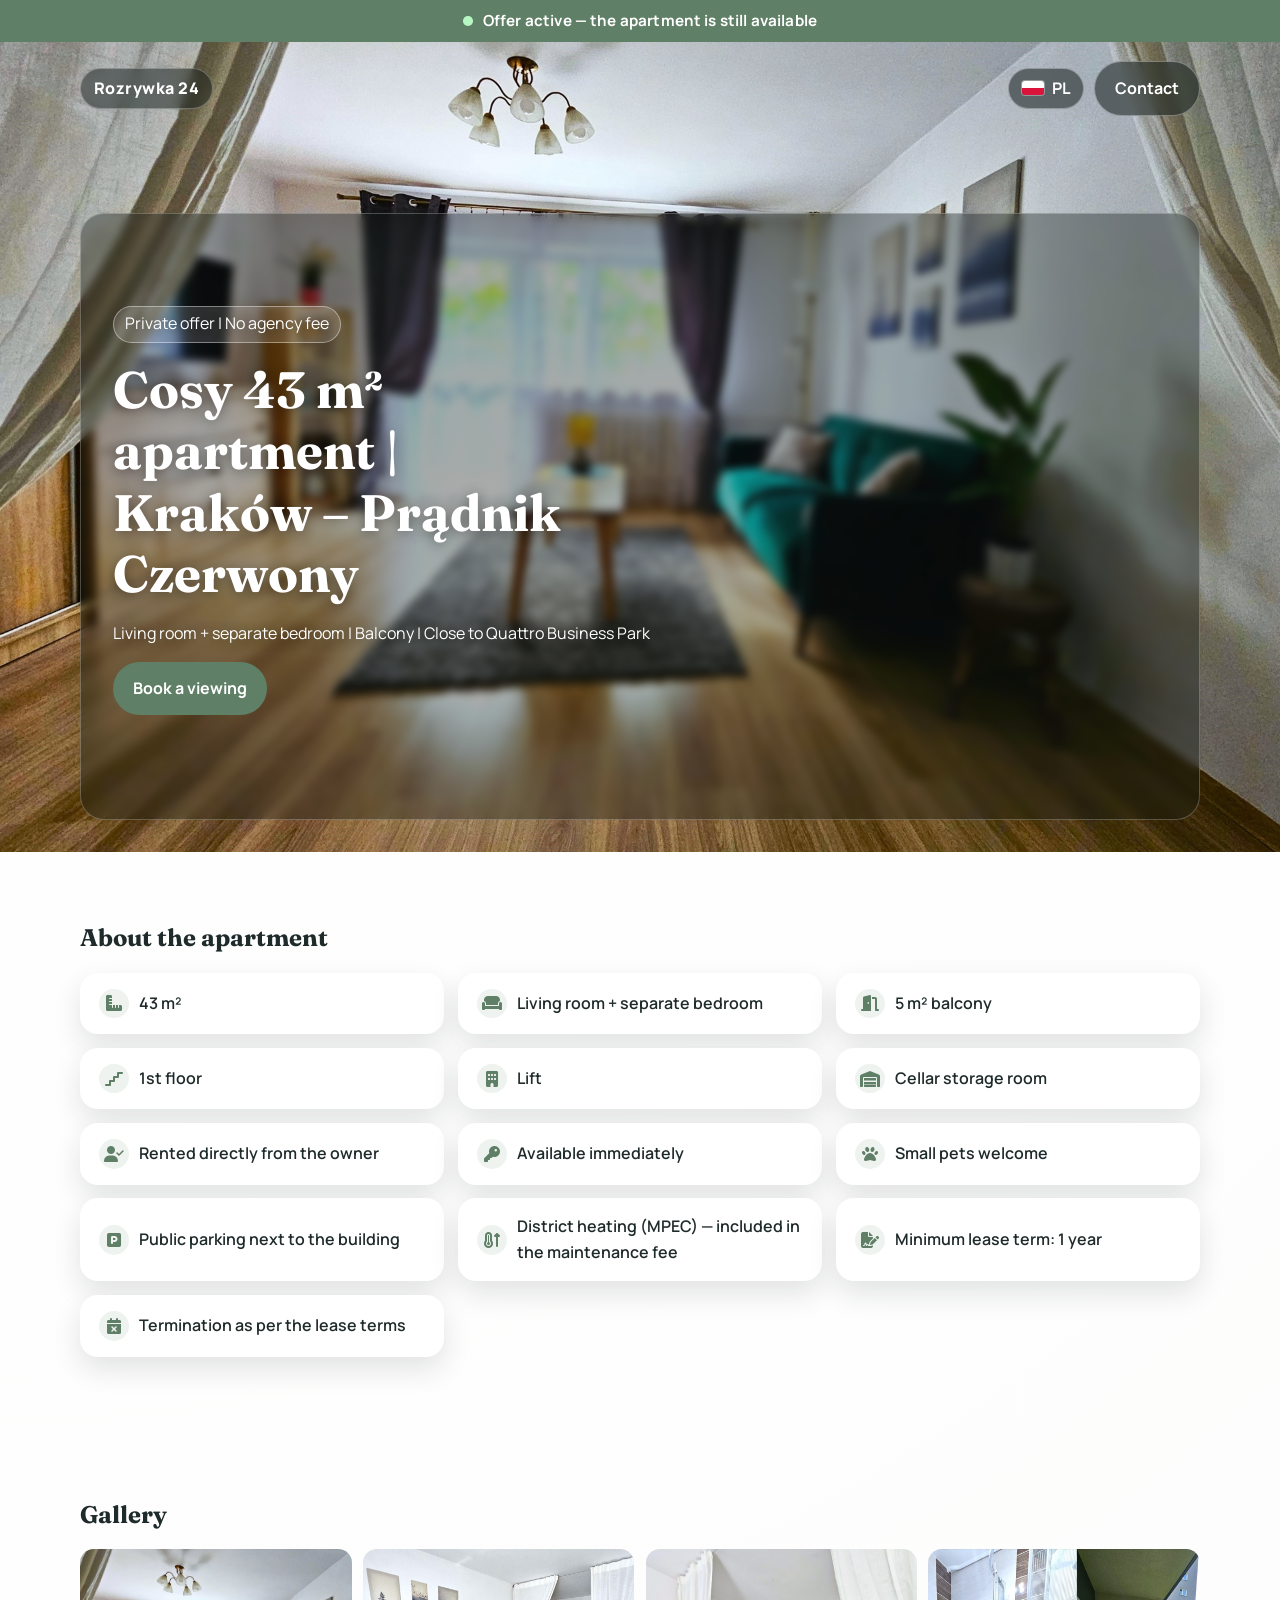
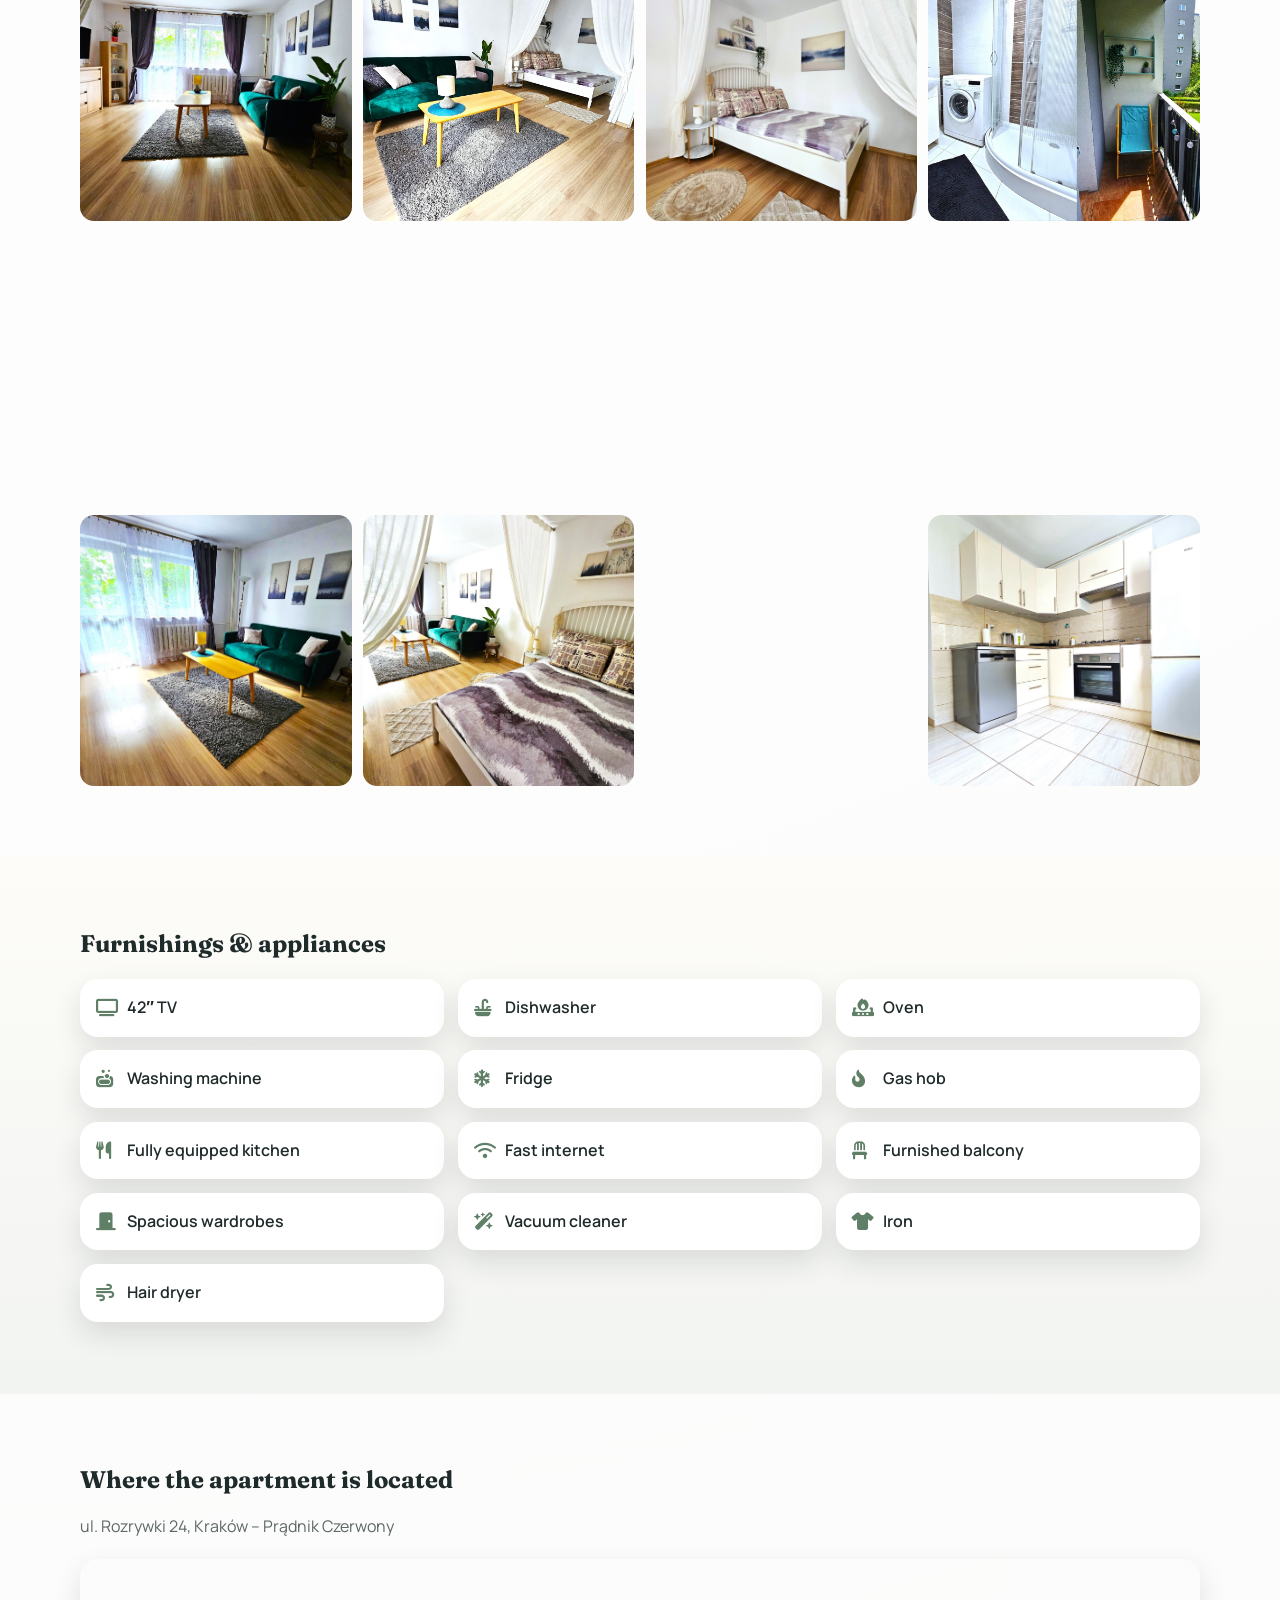
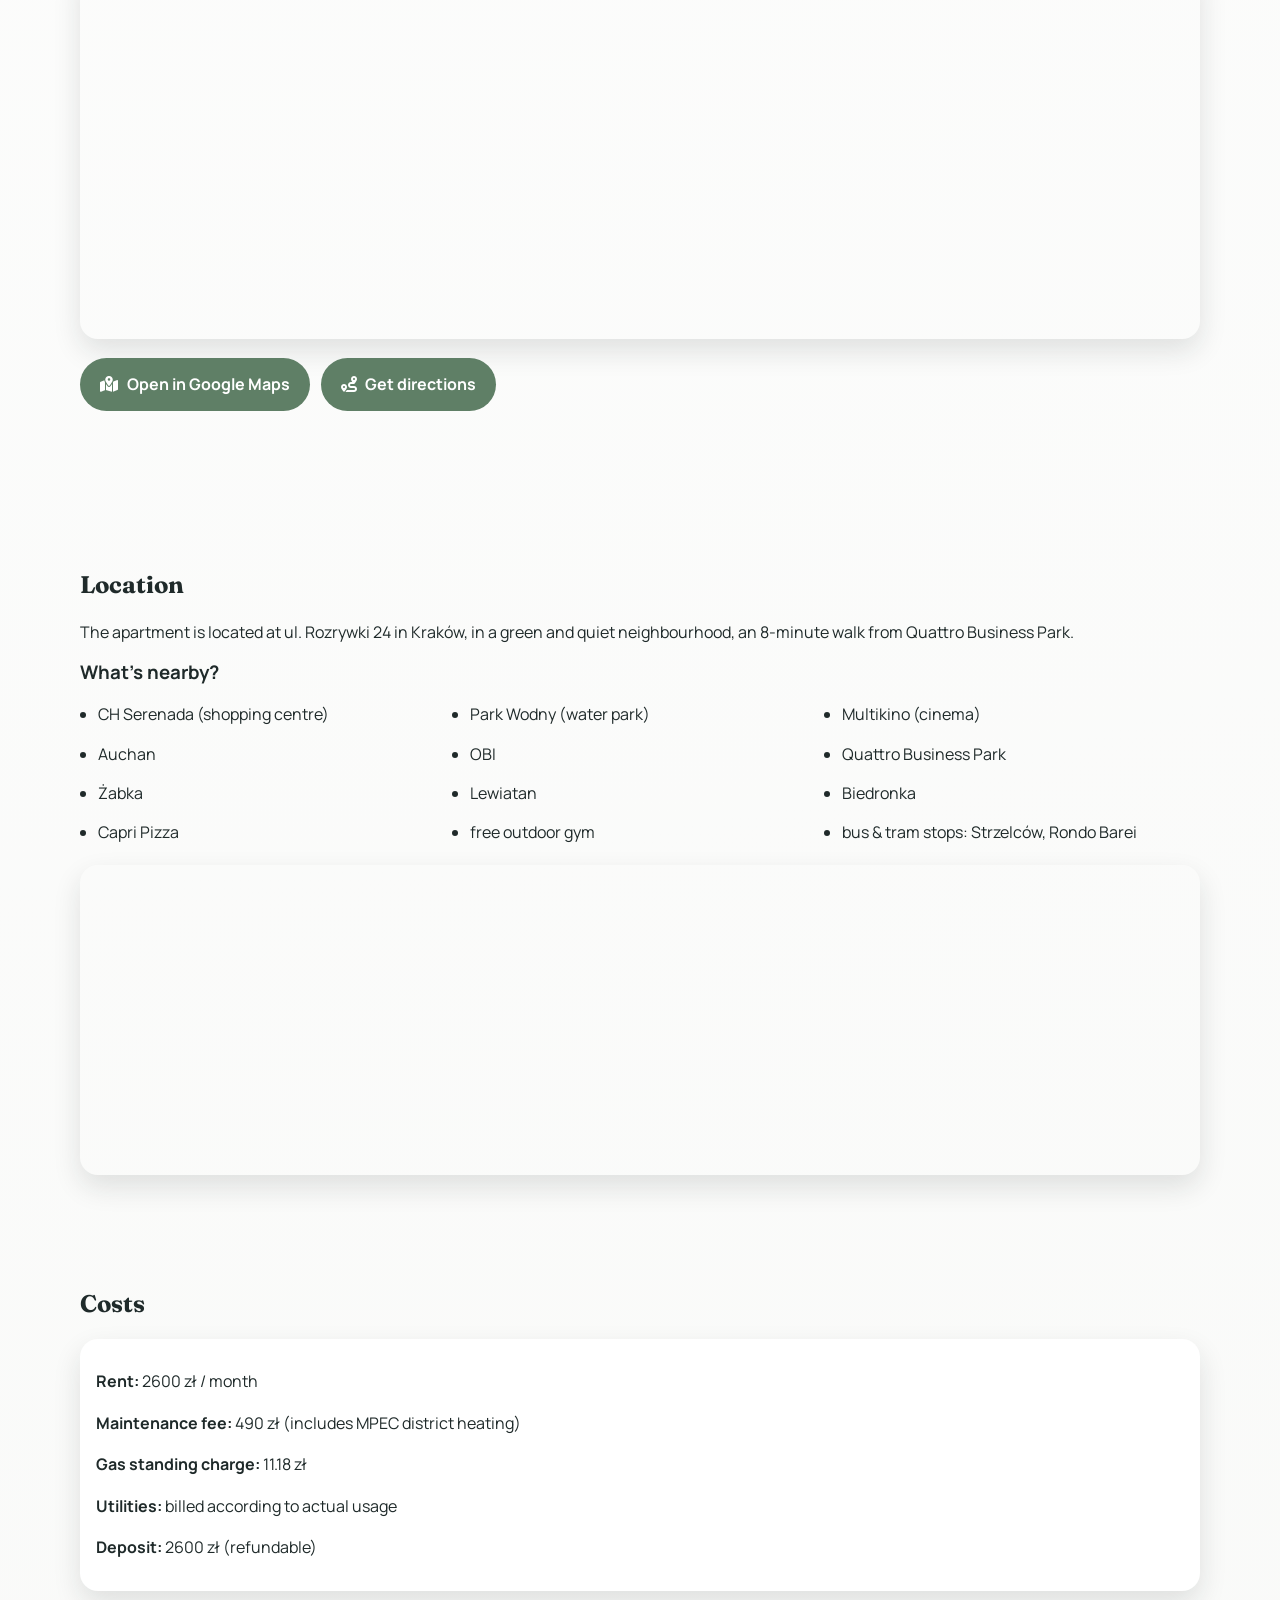
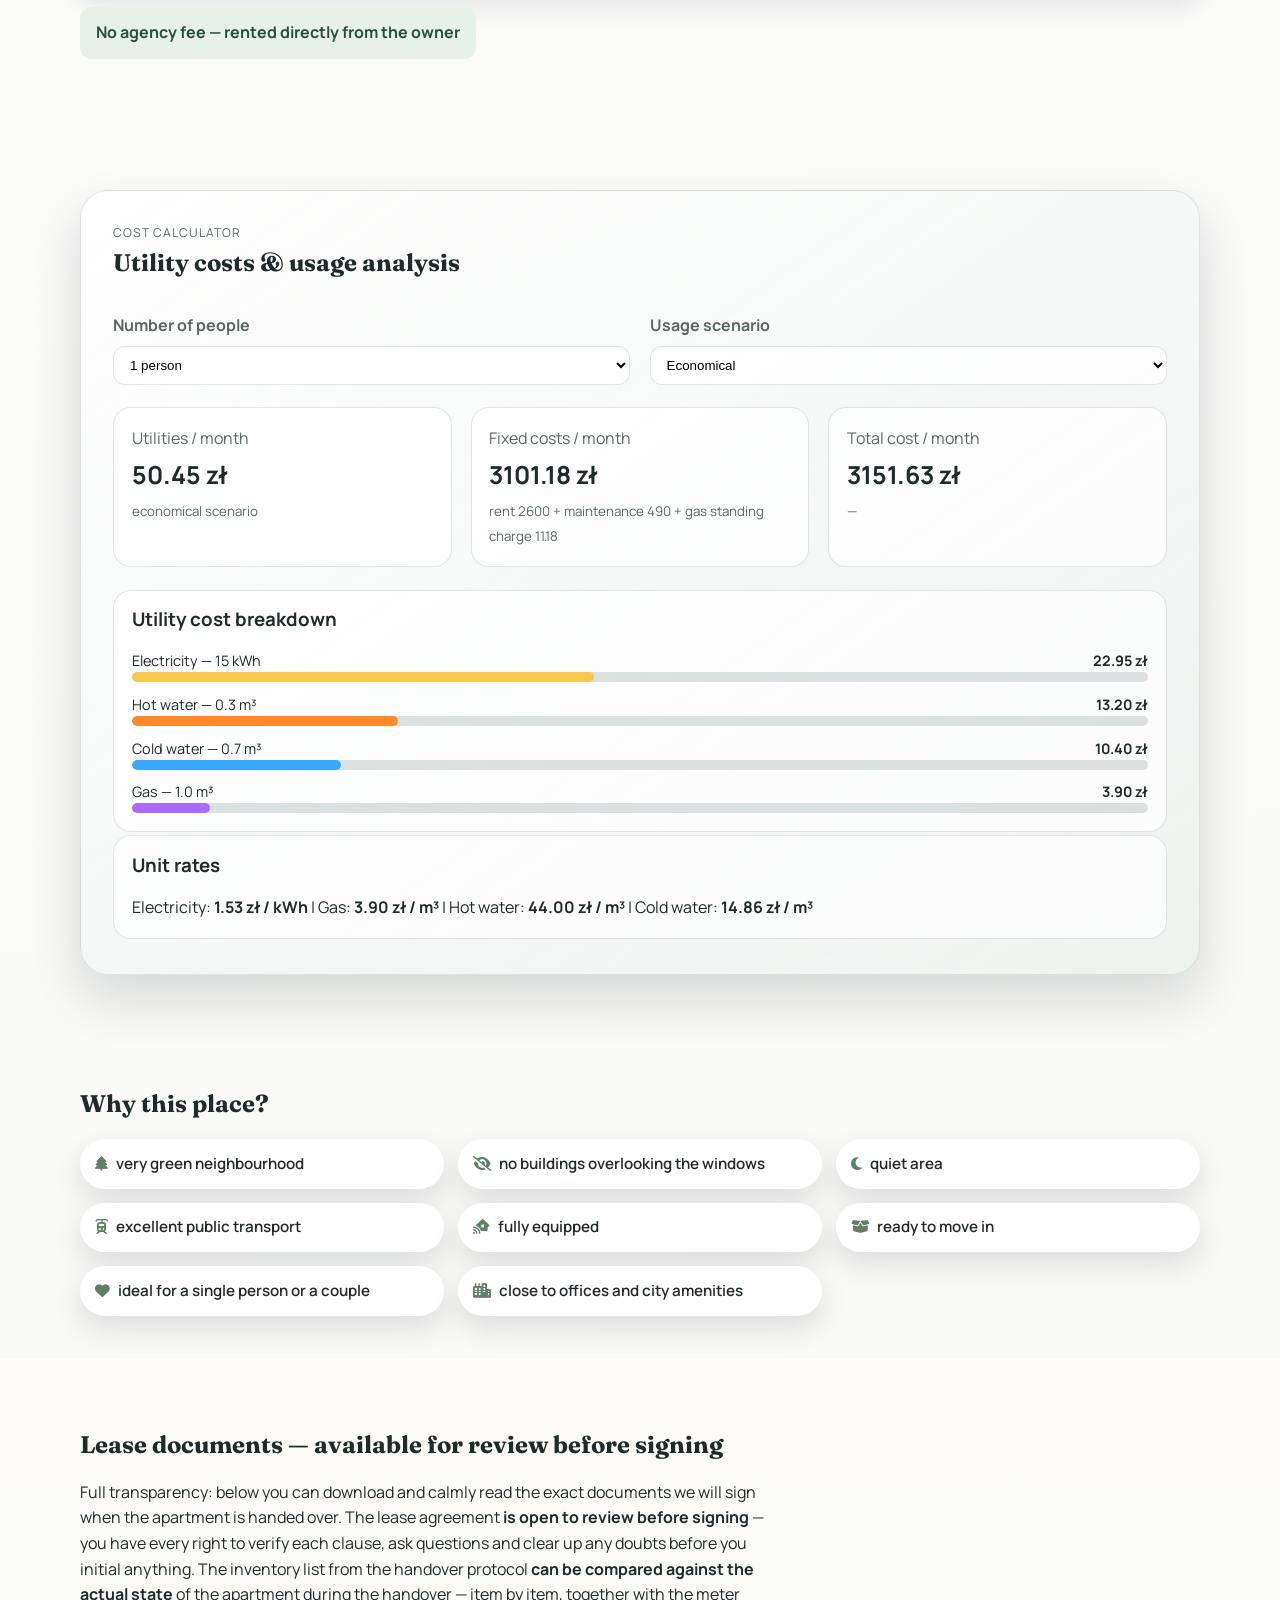
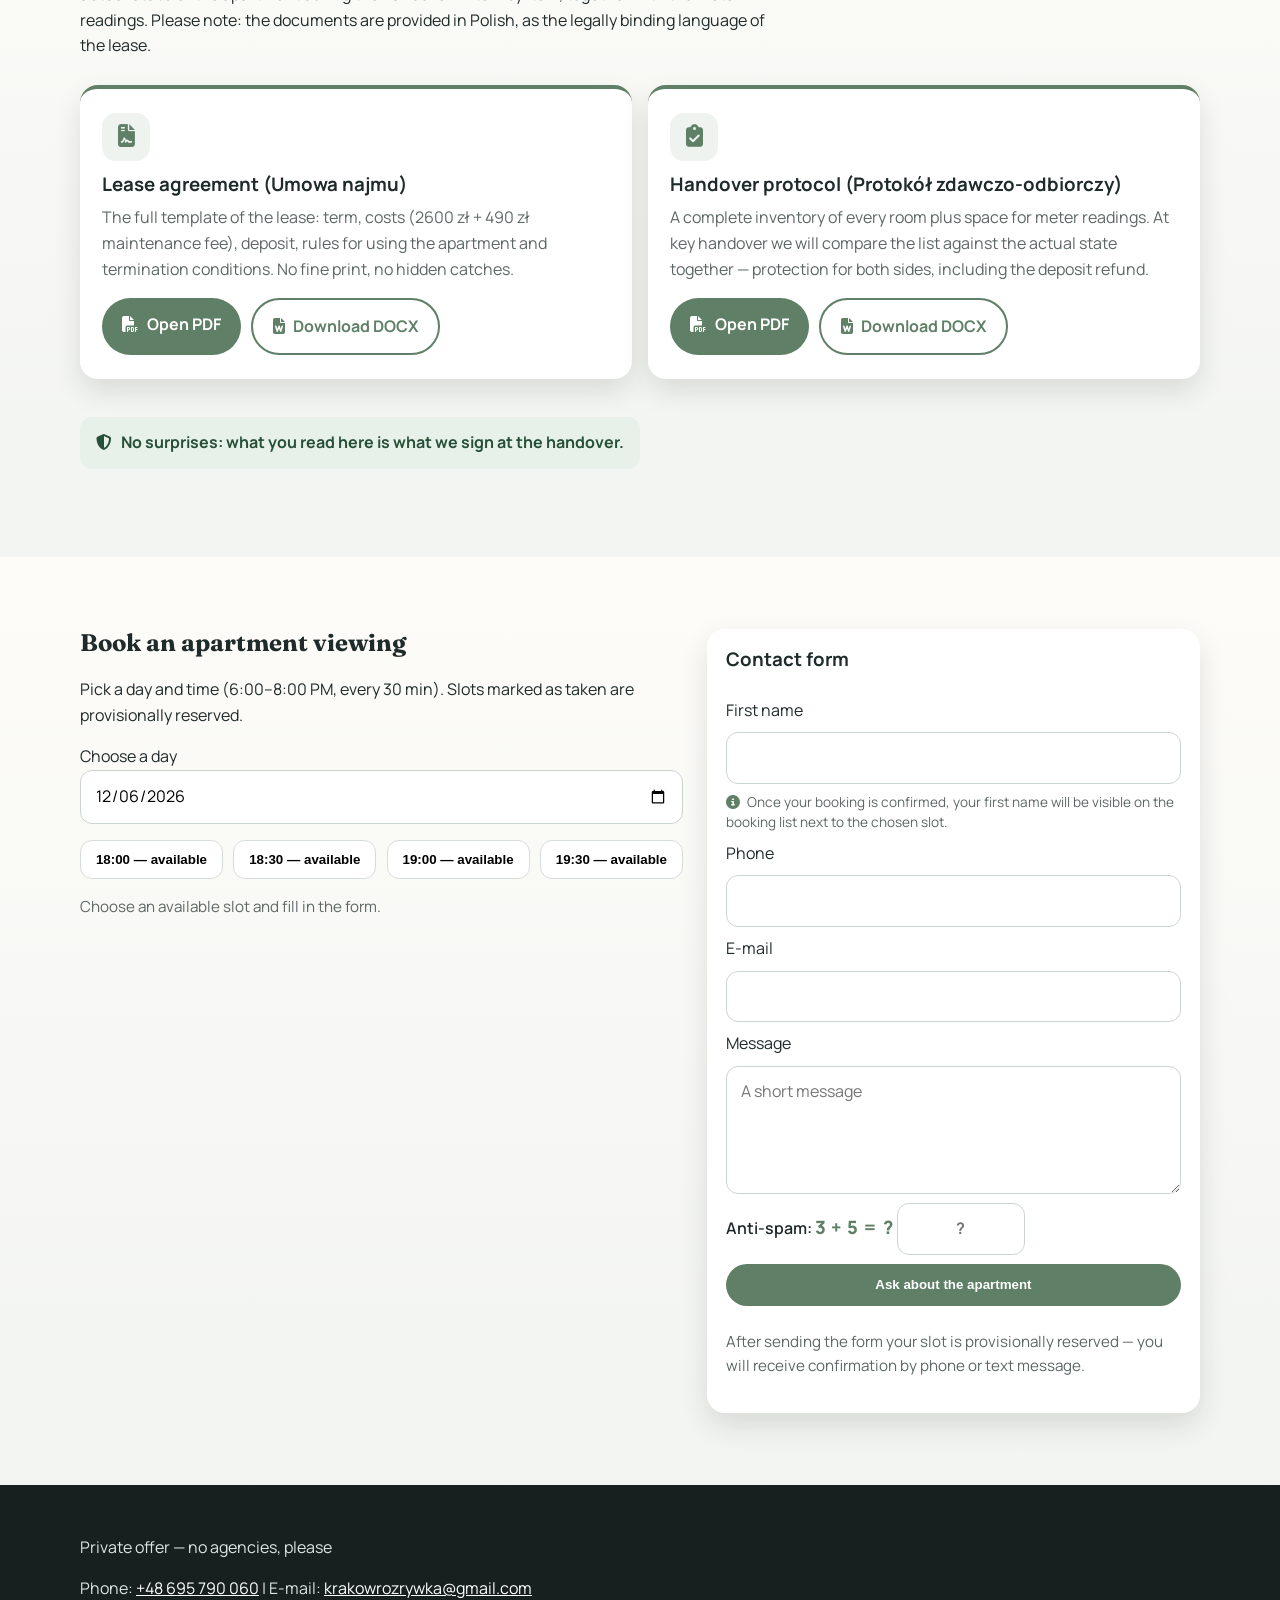
==== en.html @ 7fc580f1 "Wersja angielska (en.html) z przełącznikiem językowym i i18n tekstów dynamicznych" ====
<!doctype html>
<html lang="en">
<head>
  <meta charset="UTF-8" />
  <meta name="viewport" content="width=device-width, initial-scale=1" />
  <title>Cosy 43 m² apartment for rent | Kraków – Prądnik Czerwony</title>
  <meta name="description" content="Modern 43 m² apartment for rent in Kraków, Prądnik Czerwony. Balcony, fully furnished, no agency fee, close to Quattro Business Park." />
  <meta name="keywords" content="apartment for rent Kraków, Prądnik Czerwony, 43m2 flat, no commission, Quattro Business Park" />
  <meta name="theme-color" content="#5f7f66" />
  <link rel="icon" href="data:image/svg+xml,<svg xmlns='http://www.w3.org/2000/svg' viewBox='0 0 100 100'><rect width='100' height='100' rx='22' fill='%235f7f66'/><path d='M50 20 84 50H73V80H57V60H43V80H27V50H16Z' fill='white'/></svg>" />
  <link rel="alternate" hreflang="pl" href="https://rozrywka.github.io/" />
  <link rel="alternate" hreflang="en" href="https://rozrywka.github.io/en.html" />
  <meta property="og:type" content="website" />
  <meta property="og:locale" content="en_GB" />
  <meta property="og:site_name" content="Apartment for rent — Kraków, Prądnik Czerwony" />
  <meta property="og:title" content="Cosy 43 m² apartment for rent | Kraków – Prądnik Czerwony" />
  <meta property="og:description" content="Modern 43 m² apartment for rent in Kraków, Prądnik Czerwony. Balcony, fully furnished, no agency fee, close to Quattro Business Park." />
  <meta property="og:image" content="https://rozrywka.github.io/assets/images/hero.jpg" />
  <meta name="twitter:card" content="summary_large_image" />
  <meta name="twitter:title" content="Cosy 43 m² apartment for rent | Kraków – Prądnik Czerwony" />
  <meta name="twitter:description" content="43 m² apartment for rent, Prądnik Czerwony — balcony, fully furnished, no agency fee." />
  <meta name="twitter:image" content="https://rozrywka.github.io/assets/images/hero.jpg" />
  <link rel="preconnect" href="https://fonts.googleapis.com" />
  <link rel="preconnect" href="https://fonts.gstatic.com" crossorigin />
  <link href="https://fonts.googleapis.com/css2?family=Manrope:wght@400;500;600;700;800&family=Fraunces:opsz,wght@9..144,500;9..144,700&display=swap" rel="stylesheet" />
  <link rel="stylesheet" href="https://cdnjs.cloudflare.com/ajax/libs/font-awesome/6.5.2/css/all.min.css" />
  <link rel="stylesheet" href="https://unpkg.com/leaflet@1.9.4/dist/leaflet.css" integrity="sha256-p4NxAoJBhIIN+hmNHrzRCf9tD/miZyoHS5obTRR9BMY=" crossorigin="" />
  <script defer src="https://unpkg.com/leaflet@1.9.4/dist/leaflet.js" integrity="sha256-20nQCchB9co0qIjJZRGuk2/Z9VM+kNiyxNV1lvTlZBo=" crossorigin=""></script>
  <link rel="stylesheet" href="styles.css" />
  <script defer src="script.js"></script>
</head>
<body>
  <div class="availability-bar" role="status">
    <span class="dot" aria-hidden="true"></span>
    Offer active — the apartment is still available
  </div>
  <header class="hero" id="start">
    <div class="hero__overlay"></div>
    <img src="assets/images/hero.jpg" alt="Living room of the apartment for rent in Kraków" class="hero__bg" loading="eager" decoding="async" fetchpriority="high" />
    <nav class="topbar container">
      <div class="brand">Rozrywka 24</div>
      <div class="topbar__actions">
        <a class="lang-switch" href="index.html" lang="pl" aria-label="Wersja polska" title="Polski">
          <svg viewBox="0 0 16 10" aria-hidden="true"><rect width="16" height="5" fill="#ffffff"/><rect y="5" width="16" height="5" fill="#DC143C"/></svg>
          PL
        </a>
        <a class="btn btn--ghost" href="#kontakt">Contact</a>
      </div>
    </nav>
    <div class="hero__content container fade-in">
      <p class="eyebrow">Private offer | No agency fee</p>
      <h1>Cosy 43 m² apartment | Kraków – Prądnik Czerwony</h1>
      <p>Living room + separate bedroom | Balcony | Close to Quattro Business Park</p>
      <a class="btn" href="#rezerwacja">Book a viewing</a>
    </div>
  </header>

  <main>
    <section class="section container fade-in" id="mieszkanie">
      <h2>About the apartment</h2>
      <div class="info-grid">
        <article><i class="fa-solid fa-ruler-combined"></i><span>43 m²</span></article>
        <article><i class="fa-solid fa-couch"></i><span>Living room + separate bedroom</span></article>
        <article><i class="fa-solid fa-door-open"></i><span>5 m² balcony</span></article>
        <article><i class="fa-solid fa-stairs"></i><span>1st floor</span></article>
        <article><i class="fa-solid fa-building"></i><span>Lift</span></article>
        <article><i class="fa-solid fa-warehouse"></i><span>Cellar storage room</span></article>
        <article><i class="fa-solid fa-user-check"></i><span>Rented directly from the owner</span></article>
        <article><i class="fa-solid fa-key"></i><span>Available immediately</span></article>
        <article><i class="fa-solid fa-paw"></i><span>Small pets welcome</span></article>
        <article><i class="fa-solid fa-square-parking"></i><span>Public parking next to the building</span></article>
        <article><i class="fa-solid fa-temperature-arrow-up"></i><span>District heating (MPEC) — included in the maintenance fee</span></article>
        <article><i class="fa-solid fa-file-signature"></i><span>Minimum lease term: 1 year</span></article>
        <article><i class="fa-solid fa-calendar-xmark"></i><span>Termination as per the lease terms</span></article>
      </div>
    </section>
    <section class="section container fade-in" id="galeria">
      <h2>Gallery</h2>
      <div class="gallery-grid">
        <button class="gallery-item" data-full="assets/images/hero.jpg"><img src="assets/images/hero.jpg" alt="Living room — main view" loading="lazy" decoding="async"></button>
        <button class="gallery-item" data-full="assets/images/salon.jpg"><img src="assets/images/salon.jpg" alt="Living room" loading="lazy" decoding="async"></button>
        <button class="gallery-item" data-full="assets/images/sypialnia.jpg"><img src="assets/images/sypialnia.jpg" alt="Bedroom" loading="lazy" decoding="async"></button>
        <button class="gallery-item" data-full="assets/images/kuchnia.jpg"><img src="assets/images/kuchnia.jpg" alt="Kitchen" loading="lazy" decoding="async"></button>
        <button class="gallery-item" data-full="assets/images/lazienka.jpg"><img src="assets/images/lazienka.jpg" alt="Bathroom" loading="lazy" decoding="async"></button>
        <button class="gallery-item" data-full="assets/images/balkon.jpg"><img src="assets/images/balkon.jpg" alt="Balcony" loading="lazy" decoding="async"></button>
        <button class="gallery-item" data-full="assets/images/przedpokoj.jpg"><img src="assets/images/przedpokoj.jpg" alt="Hallway" loading="lazy" decoding="async"></button>
        <button class="gallery-item" data-full="assets/images/okolica.jpg"><img src="assets/images/okolica.jpg" alt="View and neighbourhood" loading="lazy" decoding="async"></button>
        <button class="gallery-item" data-full="assets/images/salon-2.jpg"><img src="assets/images/salon-2.jpg" alt="Living room — view 2" loading="lazy" decoding="async"></button>
        <button class="gallery-item" data-full="assets/images/salon-3.jpg"><img src="assets/images/salon-3.jpg" alt="Living room — view 3" loading="lazy" decoding="async"></button>
        <button class="gallery-item" data-full="assets/images/sypialnia-2.jpg"><img src="assets/images/sypialnia-2.jpg" alt="Bedroom — view 2" loading="lazy" decoding="async"></button>
        <button class="gallery-item" data-full="assets/images/kuchnia-2.jpg"><img src="assets/images/kuchnia-2.jpg" alt="Kitchen — view 2" loading="lazy" decoding="async"></button>
      </div>
    </section>
    <section class="section section--tint fade-in" id="wyposazenie">
      <div class="container">
        <h2>Furnishings &amp; appliances</h2>
        <div class="cards-grid">
          <article class="card"><i class="fa-solid fa-tv"></i><span>42&Prime; TV</span></article>
          <article class="card"><i class="fa-solid fa-sink"></i><span>Dishwasher</span></article>
          <article class="card"><i class="fa-solid fa-fire-burner"></i><span>Oven</span></article>
          <article class="card"><i class="fa-solid fa-soap"></i><span>Washing machine</span></article>
          <article class="card"><i class="fa-solid fa-snowflake"></i><span>Fridge</span></article>
          <article class="card"><i class="fa-solid fa-fire-flame-curved"></i><span>Gas hob</span></article>
          <article class="card"><i class="fa-solid fa-utensils"></i><span>Fully equipped kitchen</span></article>
          <article class="card"><i class="fa-solid fa-wifi"></i><span>Fast internet</span></article>
          <article class="card"><i class="fa-solid fa-chair"></i><span>Furnished balcony</span></article>
          <article class="card"><i class="fa-solid fa-door-closed"></i><span>Spacious wardrobes</span></article>
          <article class="card"><i class="fa-solid fa-wand-magic-sparkles"></i><span>Vacuum cleaner</span></article>
          <article class="card"><i class="fa-solid fa-shirt"></i><span>Iron</span></article>
          <article class="card"><i class="fa-solid fa-wind"></i><span>Hair dryer</span></article>
        </div>
      </div>
    </section>
    <section class="section container fade-in" id="mapa-google">
      <h2>Where the apartment is located</h2>
      <p>ul. Rozrywki 24, Kraków – Prądnik Czerwony</p>
      <div class="google-map">
        <iframe
          src="https://maps.google.com/maps?q=50.09270884862374,19.97626877081445&z=16&hl=en&output=embed"
          title="Google Map – ul. Rozrywki 24, Kraków"
          loading="lazy"
          referrerpolicy="no-referrer-when-downgrade"
          allowfullscreen></iframe>
      </div>
      <p class="map-actions">
        <a class="btn" href="https://www.google.com/maps/search/?api=1&query=50.09270884862374%2C19.97626877081445" target="_blank" rel="noopener"><i class="fa-solid fa-map-location-dot"></i> Open in Google Maps</a>
        <a class="btn" href="https://www.google.com/maps/dir/?api=1&destination=50.09270884862374%2C19.97626877081445" target="_blank" rel="noopener"><i class="fa-solid fa-route"></i> Get directions</a>
      </p>
    </section>
    <section class="section container fade-in" id="lokalizacja">
      <h2>Location</h2>
      <p>The apartment is located at ul. Rozrywki 24 in Kraków, in a green and quiet neighbourhood, an 8-minute walk from Quattro Business Park.</p>
      <h3>What's nearby?</h3>
      <ul class="nearby-list">
        <li>CH Serenada (shopping centre)</li><li>Park Wodny (water park)</li><li>Multikino (cinema)</li><li>Auchan</li><li>OBI</li>
        <li>Quattro Business Park</li><li>Żabka</li><li>Lewiatan</li><li>Biedronka</li><li>Capri Pizza</li>
        <li>free outdoor gym</li>
        <li>bus &amp; tram stops: Strzelców, Rondo Barei</li>
      </ul>
      <div id="map" class="map" role="region" aria-label="Map of the apartment location and nearby points of interest"></div>
    </section>
    <section class="section container fade-in" id="oplaty">
      <h2>Costs</h2>
      <div class="pricing">
        <p><strong>Rent:</strong> 2600 zł / month</p>
        <p><strong>Maintenance fee:</strong> 490 zł (includes MPEC district heating)</p>
        <p><strong>Gas standing charge:</strong> 11.18 zł</p>
        <p><strong>Utilities:</strong> billed according to actual usage</p>
        <p><strong>Deposit:</strong> 2600 zł (refundable)</p>
      </div>
      <p class="badge">No agency fee — rented directly from the owner</p>
    </section>
    <section class="section container fade-in" id="koszty">
      <div class="analytics">
        <div class="analytics__head">
          <div>
            <p class="eyebrow-dark">Cost calculator</p>
            <h2>Utility costs &amp; usage analysis</h2>
          </div>
        </div>

        <div class="analytics__controls">
          <label>Number of people
            <select id="people-select">
              <option value="1">1 person</option>
              <option value="2">2 people</option>
            </select>
          </label>
          <label>Usage scenario
            <select id="scenario-select">
              <option value="eco">Economical</option>
              <option value="comfort">Comfortable</option>
              <option value="none">No usage (vacant apartment)</option>
            </select>
          </label>
        </div>

        <div class="kpi-grid">
          <article class="kpi"><p>Utilities / month</p><strong id="media-cost">0 zł</strong><small id="media-note">according to usage</small></article>
          <article class="kpi"><p>Fixed costs / month</p><strong>3101.18 zł</strong><small>rent 2600 + maintenance 490 + gas standing charge 11.18</small></article>
          <article class="kpi"><p>Total cost / month</p><strong id="total-cost">0 zł</strong><small id="per-person">—</small></article>
        </div>

        <article class="chart-card">
          <h3>Utility cost breakdown</h3>
          <div id="cost-bars" class="bars"></div>
        </article>

        <article class="insight price-list">
          <h3>Unit rates</h3>
          <p>Electricity: <strong>1.53 zł / kWh</strong> | Gas: <strong>3.90 zł / m³</strong> | Hot water: <strong>44.00 zł / m³</strong> | Cold water: <strong>14.86 zł / m³</strong></p>
        </article>
      </div>
    </section>
    <section class="section container fade-in" id="dlaczego">
      <h2>Why this place?</h2>
      <div class="benefits">
        <span><i class="fa-solid fa-tree"></i>very green neighbourhood</span>
        <span><i class="fa-solid fa-eye-slash"></i>no buildings overlooking the windows</span>
        <span><i class="fa-solid fa-moon"></i>quiet area</span>
        <span><i class="fa-solid fa-train-tram"></i>excellent public transport</span>
        <span><i class="fa-solid fa-house-signal"></i>fully equipped</span>
        <span><i class="fa-solid fa-box-open"></i>ready to move in</span>
        <span><i class="fa-solid fa-heart"></i>ideal for a single person or a couple</span>
        <span><i class="fa-solid fa-city"></i>close to offices and city amenities</span>
      </div>
    </section>
    <section class="section section--tint fade-in" id="dokumenty">
      <div class="container">
        <h2>Lease documents — available for review before signing</h2>
        <p class="docs-intro">
          Full transparency: below you can download and calmly read the exact documents
          we will sign when the apartment is handed over. The lease agreement <strong>is open to review before signing</strong> —
          you have every right to verify each clause, ask questions and clear up any doubts before you initial anything.
          The inventory list from the handover protocol <strong>can be compared against the actual state</strong>
          of the apartment during the handover — item by item, together with the meter readings.
          Please note: the documents are provided in Polish, as the legally binding language of the lease.
        </p>
        <div class="docs-grid">
          <article class="doc-card">
            <div class="doc-card__icon"><i class="fa-solid fa-file-contract"></i></div>
            <h3>Lease agreement (Umowa najmu)</h3>
            <p>
              The full template of the lease: term, costs (2600 zł + 490 zł maintenance fee),
              deposit, rules for using the apartment and termination conditions. No fine print,
              no hidden catches.
            </p>
            <div class="doc-card__actions">
              <a class="btn" href="dokumenty/umowa-najmu.pdf" target="_blank" rel="noopener"><i class="fa-solid fa-file-pdf"></i> Open PDF</a>
              <a class="btn btn--outline" href="dokumenty/umowa-najmu.docx"><i class="fa-solid fa-file-word"></i> Download DOCX</a>
            </div>
          </article>
          <article class="doc-card">
            <div class="doc-card__icon"><i class="fa-solid fa-clipboard-check"></i></div>
            <h3>Handover protocol (Protokół zdawczo-odbiorczy)</h3>
            <p>
              A complete inventory of every room plus space for meter readings.
              At key handover we will compare the list against the actual state together —
              protection for both sides, including the deposit refund.
            </p>
            <div class="doc-card__actions">
              <a class="btn" href="dokumenty/protokol-zdawczo-odbiorczy.pdf" target="_blank" rel="noopener"><i class="fa-solid fa-file-pdf"></i> Open PDF</a>
              <a class="btn btn--outline" href="dokumenty/protokol-zdawczo-odbiorczy.docx"><i class="fa-solid fa-file-word"></i> Download DOCX</a>
            </div>
          </article>
        </div>
        <p class="badge"><i class="fa-solid fa-shield-halved"></i> No surprises: what you read here is what we sign at the handover.</p>
      </div>
    </section>
    <section class="section section--tint fade-in" id="rezerwacja">
      <div class="container booking-layout">
        <div>
          <h2>Book an apartment viewing</h2>
          <p>Pick a day and time (6:00–8:00 PM, every 30 min). Slots marked as taken are provisionally reserved.</p>
          <label for="visit-date">Choose a day</label>
          <input type="date" id="visit-date" />
          <div id="slot-list" class="slots" aria-live="polite"></div>
          <p id="booking-status" class="booking-status"></p>
        </div>

        <form id="kontakt" class="form" method="POST">
          <h3>Contact form</h3>
          <input type="hidden" name="wybrany_termin" id="selected-slot-input" />
          <input type="hidden" name="_subject" id="subject-input" />
          <input type="hidden" name="link_potwierdzenia" id="confirm-link-input" />
          <input type="text" name="_gotcha" style="display:none" tabindex="-1" autocomplete="off" aria-hidden="true" />
          <label for="name">First name</label>
          <input id="name" name="imie" type="text" required />
          <small class="field-note"><i class="fa-solid fa-circle-info"></i> Once your booking is confirmed, your first name will be visible on the booking list next to the chosen slot.</small>
          <label for="phone">Phone</label>
          <input id="phone" name="telefon" type="tel" required />
          <label for="email">E-mail</label>
          <input id="email" name="email" type="email" required />
          <label for="message">Message</label>
          <textarea id="message" name="wiadomosc" rows="4" placeholder="A short message"></textarea>
          <div class="captcha">
            <label for="captcha-input">Anti-spam: <span id="captcha-question" aria-live="polite">… + … = ?</span></label>
            <input id="captcha-input" inputmode="numeric" pattern="[0-9]*" autocomplete="off" required placeholder="?" />
          </div>
          <button class="btn" type="submit">Ask about the apartment</button>
          <p id="form-status" class="form-status" role="status" aria-live="polite"></p>
          <p class="form-note">After sending the form your slot is provisionally reserved — you will receive confirmation by phone or text message.</p>
        </form>
      </div>
    </section>
  </main>

  <footer class="footer">
    <div class="container">
      <p>Private offer — no agencies, please</p>
      <p>Phone: <a href="tel:+48695790060">+48 695 790 060</a> | E-mail: <a href="mailto:krakowrozrywka@gmail.com">krakowrozrywka@gmail.com</a></p>
    </div>
  </footer>

  <div class="lightbox" id="lightbox" aria-hidden="true">
    <button class="lightbox__close" id="lightbox-close" aria-label="Close">×</button>
    <img id="lightbox-image" src="" alt="Enlarged photo" />
  </div>
</body>
</html>
---- styles.css ----
:root {
  --bg: #f6f7f5;
  --surface: #ffffff;
  --text: #1f2a2a;
  --muted: #5d6766;
  --accent: #5f7f66;
  --accent-2: #e8dfd2;
  --radius: 18px;
  --shadow: 0 12px 28px rgba(23, 35, 33, 0.12);
}
* { box-sizing: border-box; }
.availability-bar {
  background: var(--accent);
  color: #fff;
  text-align: center;
  padding: .55rem 1rem;
  font-weight: 700;
  font-size: .95rem;
  letter-spacing: .01em;
}
.availability-bar .dot {
  display: inline-block;
  width: .6rem;
  height: .6rem;
  border-radius: 50%;
  background: #b7f7c3;
  margin-right: .45rem;
  animation: pulse 2s infinite;
}
@keyframes pulse {
  0% { box-shadow: 0 0 0 0 rgba(183, 247, 195, .7); }
  70% { box-shadow: 0 0 0 8px rgba(183, 247, 195, 0); }
  100% { box-shadow: 0 0 0 0 rgba(183, 247, 195, 0); }
}
body {
  margin: 0;
  font-family: Manrope, sans-serif;
  color: var(--text);
  background: radial-gradient(circle at top left, #fff, var(--bg));
  line-height: 1.6;
}
img { max-width: 100%; display: block; }
.container { width: min(1120px, 92%); margin: 0 auto; }
.section { padding: 4.5rem 0; }
h1, h2, h3 { line-height: 1.2; margin-top: 0; }
h1, h2 { font-family: Fraunces, serif; }
.hero { min-height: 90vh; position: relative; display: grid; align-content: space-between; }
.hero__bg { position: absolute; inset: 0; width: 100%; height: 100%; object-fit: cover; }
.hero__overlay {
  position: absolute;
  inset: 0;
  background:
    radial-gradient(circle at 28% 35%, rgba(17, 26, 24, 0.62) 0%, rgba(17, 26, 24, 0.44) 32%, rgba(17, 26, 24, 0.22) 62%, rgba(17, 26, 24, 0.18) 100%),
    linear-gradient(115deg, rgba(17, 26, 24, 0.76), rgba(17, 26, 24, 0.34));
}
.topbar, .hero__content { position: relative; z-index: 2; }
.topbar { padding-top: 1.2rem; display: flex; justify-content: space-between; align-items: center; }
.topbar__actions { display: flex; gap: .6rem; align-items: center; }
.lang-switch {
  display: inline-flex;
  align-items: center;
  gap: .45rem;
  color: #fff;
  font-weight: 700;
  text-decoration: none;
  background: rgba(15, 24, 22, .52);
  border: 1px solid rgba(255, 255, 255, .34);
  padding: .45rem .8rem;
  border-radius: 999px;
  backdrop-filter: blur(6px);
  transition: transform .22s ease, background .22s ease;
}
.lang-switch:hover { transform: translateY(-2px); background: rgba(15, 24, 22, .72); }
.lang-switch svg { width: 1.4rem; height: auto; border-radius: 3px; display: block; box-shadow: 0 0 0 1px rgba(255,255,255,.35); }
.brand {
  color: #fff;
  font-weight: 800;
  letter-spacing: .03em;
  background: rgba(15, 24, 22, 0.48);
  border: 1px solid rgba(255, 255, 255, 0.28);
  padding: .45rem .8rem;
  border-radius: 999px;
  backdrop-filter: blur(6px);
}
.hero__content {
  color: #fff;
  padding: 4.75rem 0 6.5rem;
  margin-bottom: 2rem;
  background: rgba(15, 24, 22, 0.36);
  border: 1px solid rgba(255, 255, 255, 0.24);
  border-radius: 24px;
  backdrop-filter: blur(4px);
  -webkit-backdrop-filter: blur(4px);
  padding-left: clamp(1rem, 3vw, 2rem);
  padding-right: clamp(1rem, 3vw, 2rem);
}
@media (max-width: 759px) {
  .hero__content { max-width: 92%; padding-top: 3rem; padding-bottom: 4rem; }
}
.hero__content h1 { font-size: clamp(1.8rem, 5vw, 3.2rem); margin-bottom: .8rem; max-width: 14ch; }
.hero__content h1,
.hero__content p {
  text-shadow: 0 2px 14px rgba(0, 0, 0, 0.48);
}
.eyebrow { display: inline-block; background: rgba(255, 255, 255, .15); border: 1px solid rgba(255,255,255,.4); padding: .3rem .7rem; border-radius: 999px; }
.btn {
  display: inline-block; border: none; border-radius: 999px; padding: .85rem 1.25rem;
  font-weight: 700; background: var(--accent); color: #fff; text-decoration: none; cursor: pointer;
  transition: transform .22s ease, box-shadow .22s ease, background .22s ease;
}
.btn:hover { transform: translateY(-2px); box-shadow: var(--shadow); background: #4e6d55; }
.btn--ghost { background: rgba(15,24,22,.52); border: 1px solid rgba(255,255,255,.34); backdrop-filter: blur(6px); }
.info-grid, .cards-grid, .benefits, .nearby-list { display: grid; gap: .85rem; }
.info-grid { grid-template-columns: 1fr; }
.info-grid article, .card, .pricing { background: var(--surface); border-radius: var(--radius); box-shadow: var(--shadow); }
.info-grid article { padding: 1rem 1.2rem; font-weight: 600; }
.info-grid article {
  display: flex;
  align-items: center;
  gap: .65rem;
}
.info-grid article i {
  width: 1.85rem;
  height: 1.85rem;
  border-radius: 999px;
  display: grid;
  place-items: center;
  background: #eef3ef;
  color: var(--accent);
  flex-shrink: 0;
}
.gallery-grid { display: grid; grid-template-columns: repeat(2, 1fr); gap: .7rem; }
.gallery-item { padding: 0; border: 0; background: none; border-radius: 14px; overflow: hidden; cursor: zoom-in; }
.gallery-item img { width: 100%; height: 100%; aspect-ratio: 1 / 1; object-fit: cover; transition: transform .25s ease; }
.gallery-item:hover img { transform: scale(1.05); }
.section--tint { background: linear-gradient(180deg, #fdfcf9, #f2f4f1); }
.cards-grid { grid-template-columns: repeat(2, 1fr); }
.card { padding: 1rem; display: flex; gap: .75rem; align-items: center; font-weight: 600; }
.card i { color: var(--accent); font-size: 1.1rem; width: 1.2rem; }
.nearby-list { grid-template-columns: repeat(2, 1fr); padding-left: 1.1rem; }
.map { margin-top: 1.2rem; border: 0; width: 100%; min-height: 310px; border-radius: var(--radius); box-shadow: var(--shadow); }
.google-map { margin: 1.2rem 0; border-radius: var(--radius); overflow: hidden; box-shadow: var(--shadow); }
.google-map iframe { display: block; width: 100%; height: 380px; border: 0; }
#mapa-google p { color: var(--muted); }
.map .leaflet-popup-content-wrapper {
  border-radius: 12px;
}
.map .leaflet-popup-content {
  font-family: Manrope, sans-serif;
}
.custom-poi-icon {
  width: 30px;
  height: 30px;
  border-radius: 999px;
  background: #fff;
  border: 2px solid var(--accent);
  color: var(--accent);
  display: grid;
  place-items: center;
  box-shadow: 0 6px 16px rgba(17, 26, 24, 0.26);
}
.custom-poi-icon i {
  font-size: 13px;
}
.pricing { padding: 1.2rem; }
.badge { margin-top: 1rem; background: #e7f1e9; color: #275038; padding: .8rem 1rem; border-radius: 12px; font-weight: 700; display: inline-block; }
.benefits { grid-template-columns: repeat(2, 1fr); }
.benefits span { background: var(--surface); padding: .8rem .95rem; border-radius: 999px; box-shadow: var(--shadow); font-weight: 600; font-size: .95rem; display: flex; gap: .5rem; align-items: center; }
.benefits span i { color: var(--accent); font-size: .92rem; }
#oplaty.section { padding: 2.7rem 0; }
#dlaczego.section { padding: 2.7rem 0; }
#oplaty .pricing { padding: .9rem 1rem; }
.booking-layout { display: grid; gap: 1.5rem; }
.slots { display: grid; grid-template-columns: repeat(2, minmax(0, 1fr)); gap: .65rem; margin: 1rem 0; }
.slot-btn { border: 1px solid #d7dddc; border-radius: 12px; padding: .7rem .4rem; background: #fff; font-weight: 700; cursor: pointer; }
.slot-btn:hover { border-color: var(--accent); }
.slot-btn.selected { background: var(--accent); color: #fff; border-color: var(--accent); }
.slot-btn.busy { opacity: .48; cursor: not-allowed; }
.form { background: var(--surface); box-shadow: var(--shadow); border-radius: var(--radius); padding: 1.2rem; display: grid; gap: .55rem; }
input, textarea { width: 100%; border: 1px solid #ccd4d3; border-radius: 12px; padding: .76rem .85rem; font: inherit; }
input:focus, textarea:focus { outline: 2px solid #bed2c4; border-color: var(--accent); }
.booking-status, .form-note { color: var(--muted); font-size: .95rem; }
.footer { background: #17201f; color: #dde5e3; padding: 2.1rem 0; }
.footer a { color: #fff; }
.lightbox { position: fixed; inset: 0; display: none; background: rgba(8, 14, 13, .92); z-index: 100; justify-content: center; align-items: center; padding: 1rem; }
.lightbox.active { display: flex; }
.lightbox img { width: min(96vw, 1200px); max-height: 88vh; object-fit: contain; border-radius: 14px; }
.lightbox__close { position: absolute; top: 14px; right: 16px; background: transparent; border: 0; color: #fff; font-size: 2rem; cursor: pointer; }
.fade-in { opacity: 0; transform: translateY(18px); transition: opacity .6s ease, transform .6s ease; }
.fade-in.visible { opacity: 1; transform: translateY(0); }
@media (min-width: 760px) {
  .info-grid, .cards-grid, .benefits, .booking-layout { grid-template-columns: repeat(3, 1fr); }
  .booking-layout { grid-template-columns: 1.1fr .9fr; }
  .gallery-grid { grid-template-columns: repeat(4, 1fr); }
  .nearby-list { grid-template-columns: repeat(3, 1fr); }
  .slots { grid-template-columns: repeat(4, minmax(0, 1fr)); }
}

/* === Kalkulator kosztów === */
.analytics {
  --panel: rgba(255, 255, 255, 0.7);
  --panel-border: rgba(34, 49, 45, 0.12);
  --text-soft: #5a6665;
  background: linear-gradient(145deg, rgba(255, 255, 255, 0.72), rgba(231, 237, 234, 0.6));
  border: 1px solid var(--panel-border);
  box-shadow: 0 24px 50px rgba(21, 31, 30, 0.14);
  border-radius: 28px;
  padding: clamp(1rem, 3vw, 2rem);
}
.eyebrow-dark { text-transform: uppercase; letter-spacing: .08em; font-size: .76rem; color: var(--text-soft); margin: 0 0 .4rem; }
.analytics__head, .analytics__controls, .kpi-grid { display: grid; gap: 1.2rem; }
.analytics__head { margin-bottom: 1rem; }
.analytics select { width: 100%; margin-top: .45rem; border-radius: 12px; border: 1px solid var(--panel-border); padding: .62rem .75rem; background: var(--panel); accent-color: var(--accent); }
.analytics label { font-weight: 700; color: var(--text-soft); }
.kpi-grid { margin: 1.2rem 0; }
.kpi, .chart-card, .insight {
  background: var(--panel);
  border: 1px solid var(--panel-border);
  border-radius: 18px;
  padding: 1.1rem;
  margin: .2rem 0;
}
.kpi p { margin: 0; color: var(--text-soft); }
.kpi strong { font-size: 1.55rem; display: block; margin: .2rem 0; }
.kpi small { color: var(--text-soft); }
.bars { display: grid; gap: .66rem; }
.bar { --w: 0%; --c: #ccc; }
.bar__top { display: flex; justify-content: space-between; font-size: .9rem; }
.bar__track { height: 10px; border-radius: 999px; background: rgba(127, 145, 142, 0.26); overflow: hidden; }
.bar__fill { width: var(--w); background: var(--c); height: 100%; border-radius: inherit; transition: width .7s cubic-bezier(.2,.8,.2,1); }
.insight p { margin: 0; }
@media (min-width: 860px) {
  .analytics__controls { grid-template-columns: 1fr 1fr; }
  .kpi-grid { grid-template-columns: repeat(3, 1fr); }
}

/* === Dokumenty do pobrania === */
.docs-intro { max-width: 70ch; }
.docs-grid { display: grid; gap: 1rem; margin: 1.6rem 0 1.4rem; }
.doc-card {
  background: var(--surface);
  border-radius: var(--radius);
  box-shadow: var(--shadow);
  padding: 1.5rem 1.4rem;
  display: flex;
  flex-direction: column;
  gap: .6rem;
  border-top: 4px solid var(--accent);
}
.doc-card__icon {
  width: 3rem;
  height: 3rem;
  border-radius: 14px;
  display: grid;
  place-items: center;
  background: #eef3ef;
  color: var(--accent);
  font-size: 1.4rem;
}
.doc-card h3 { margin: .2rem 0 0; }
.doc-card p { margin: 0; color: var(--muted); flex-grow: 1; }
.doc-card__actions { display: flex; gap: .6rem; flex-wrap: wrap; margin-top: .4rem; }
.doc-card__actions .btn i { margin-right: .35rem; }
.btn--outline { background: transparent; color: var(--accent); border: 2px solid var(--accent); }
.btn--outline:hover { background: var(--accent); color: #fff; }
#dokumenty .badge i { margin-right: .4rem; }
@media (min-width: 760px) {
  .docs-grid { grid-template-columns: 1fr 1fr; }
}

/* === Akcje mapy i nota przy imieniu === */
.map-actions { display: flex; gap: .7rem; flex-wrap: wrap; }
.map-actions .btn i { margin-right: .35rem; }
.field-note { color: var(--muted); font-size: .85rem; line-height: 1.45; }
.field-note i { color: var(--accent); margin-right: .25rem; }

/* === Captcha i status formularza === */
.captcha label { font-weight: 600; }
#captcha-question { font-weight: 800; font-size: 1.15rem; color: var(--accent); letter-spacing: .04em; }
#captcha-input { max-width: 8rem; text-align: center; font-weight: 700; }
.form-status { display: none; margin: .3rem 0 0; padding: .85rem 1rem; border-radius: 12px; font-weight: 700; font-size: .98rem; }
.form-status.success { display: block; background: #e2f3e6; color: #1d5a2e; border: 1px solid #9fd0ab; }
.form-status.error { display: block; background: #fdeaea; color: #8c2424; border: 1px solid #eaacac; }
.form-status.pending { display: block; background: #fff7e3; color: #6e5413; border: 1px solid #e8d391; }

@media (prefers-reduced-motion: reduce) {
  *, *::before, *::after {
    animation-duration: .001ms !important;
    animation-iteration-count: 1 !important;
    transition-duration: .001ms !important;
    scroll-behavior: auto !important;
  }
  .fade-in { opacity: 1 !important; transform: none !important; }
}
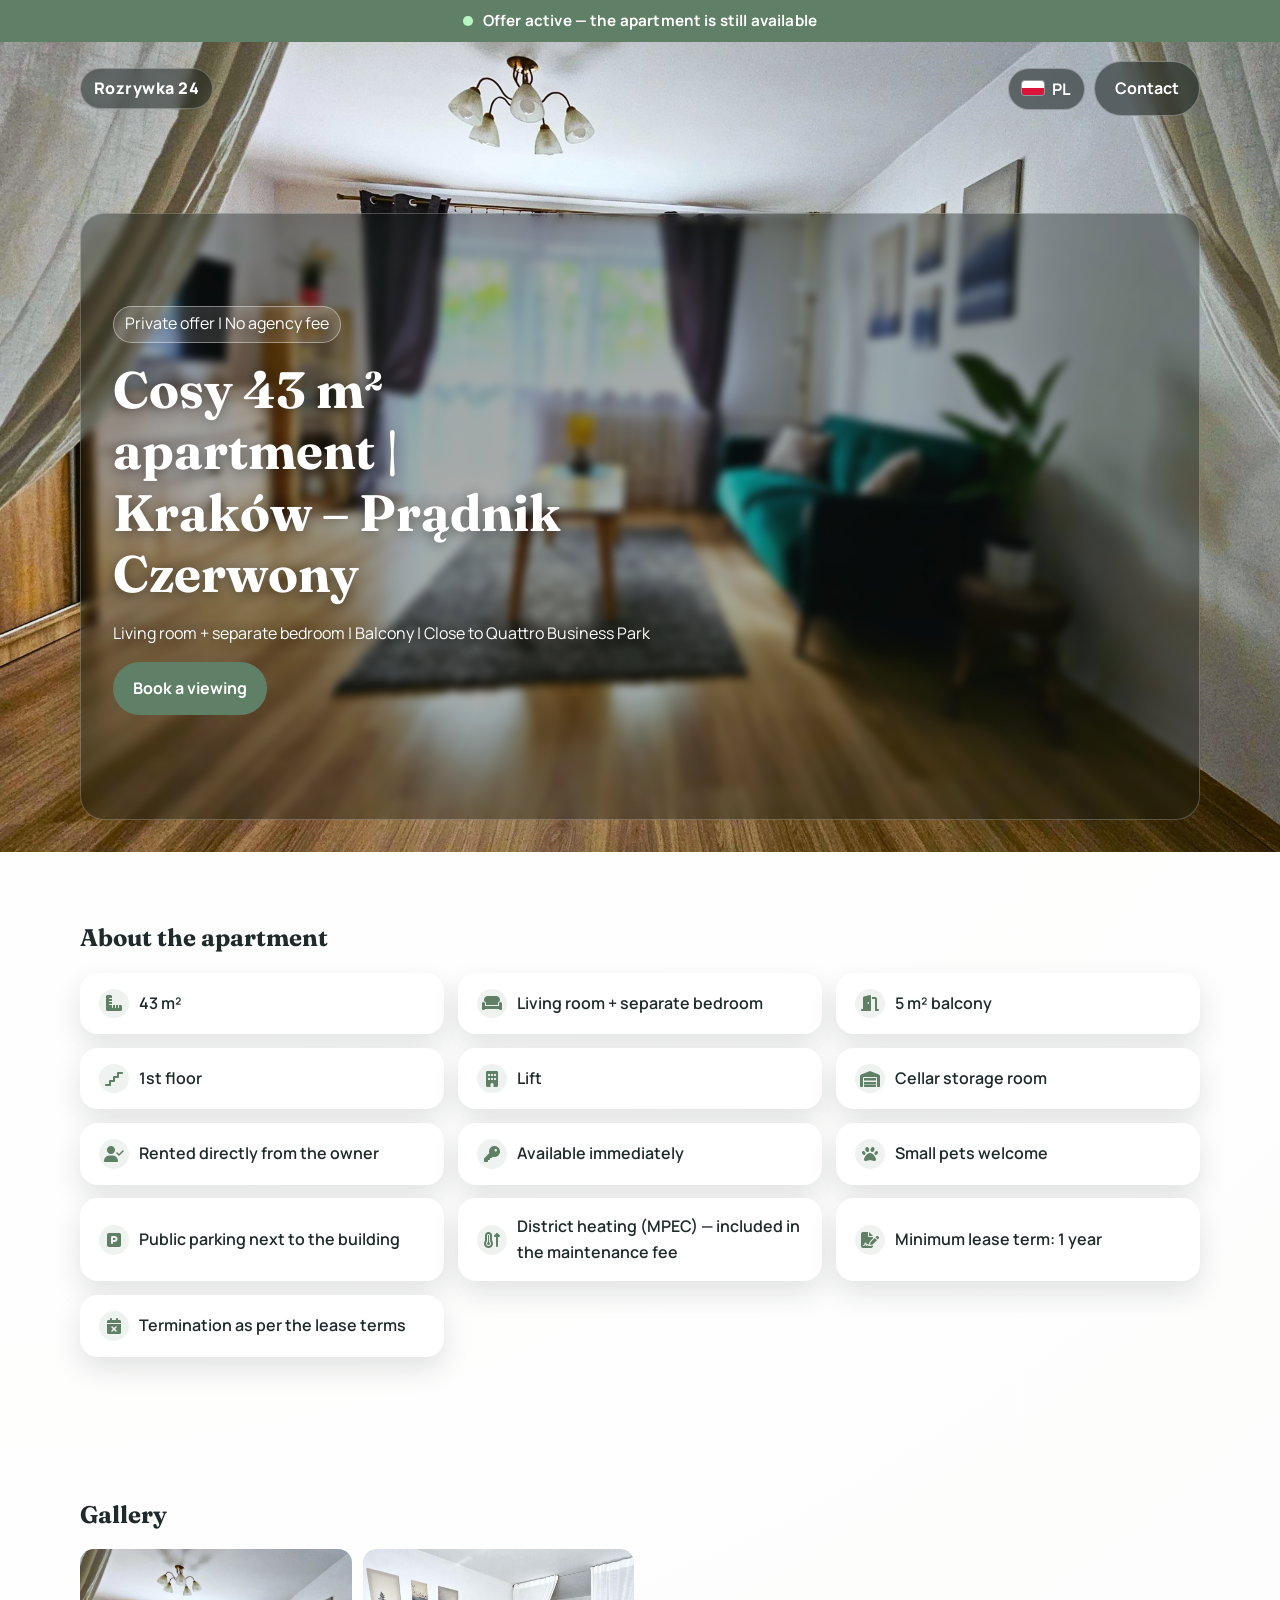
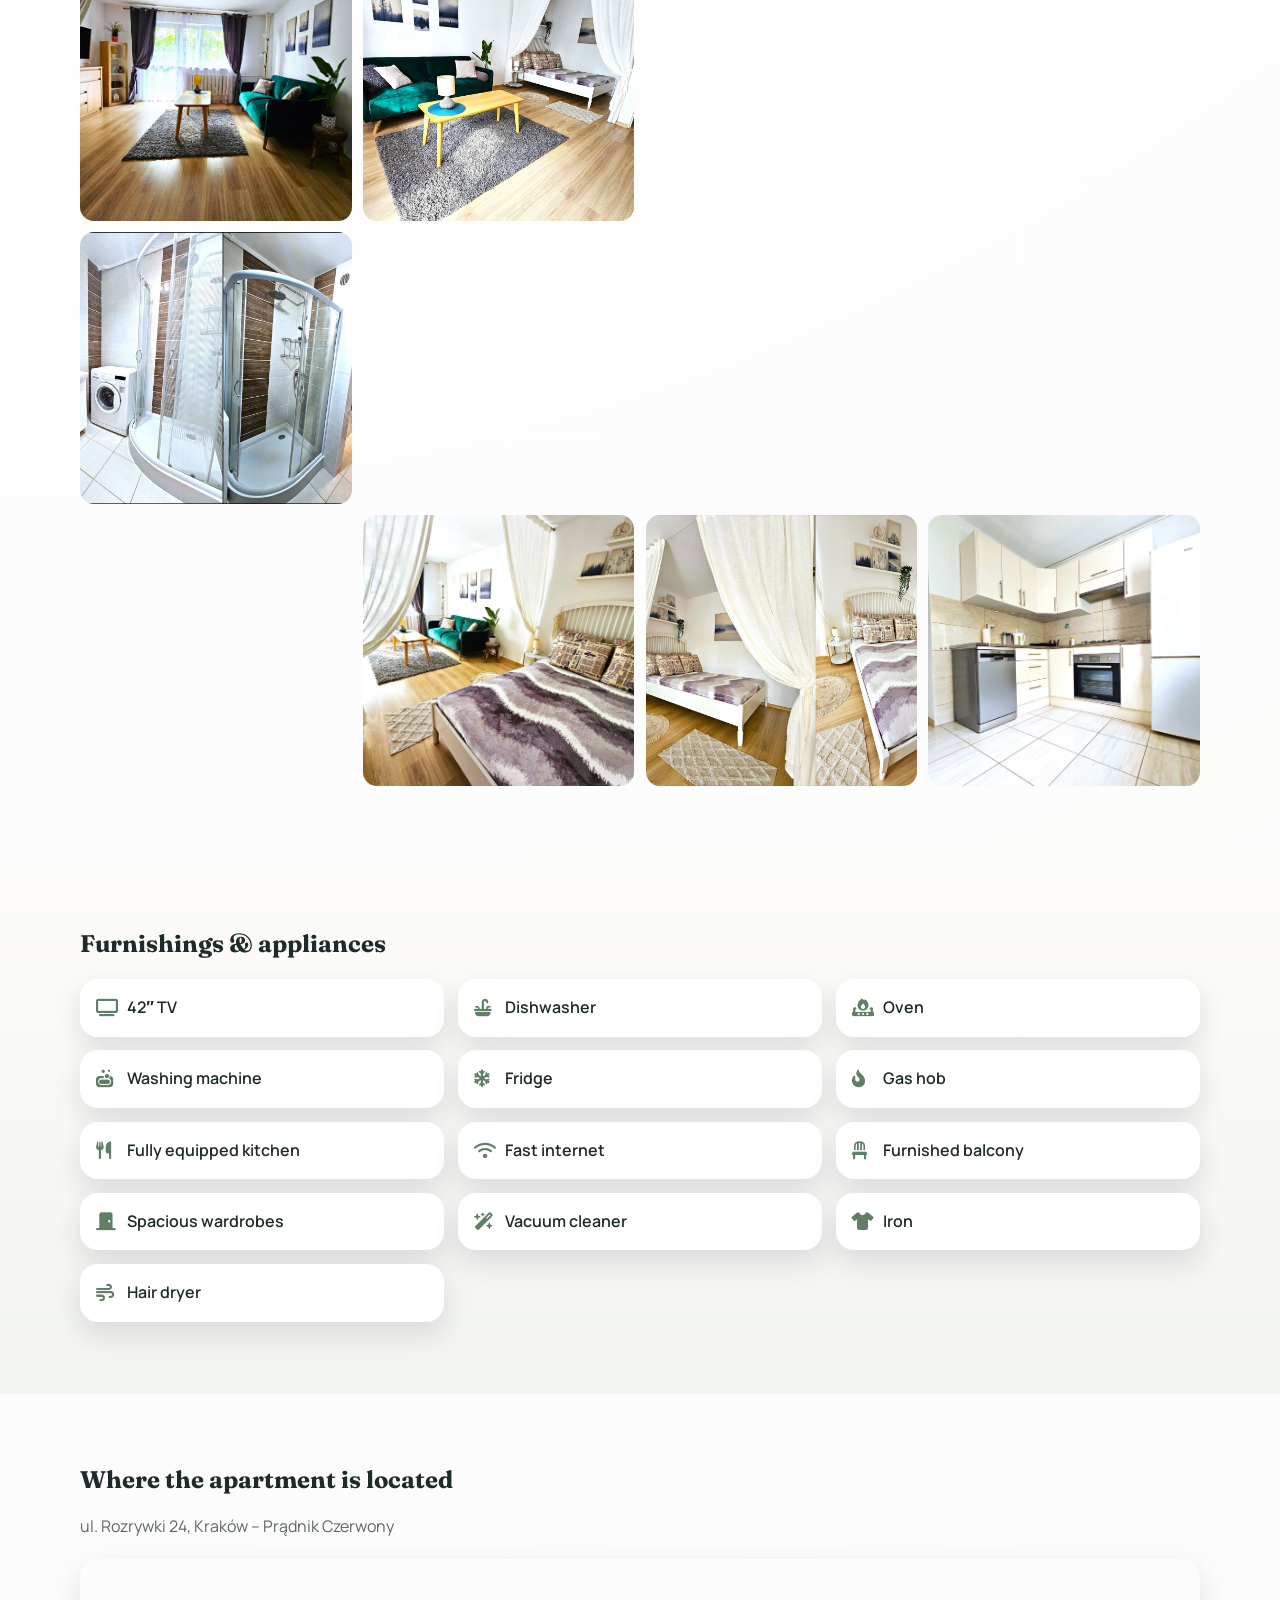
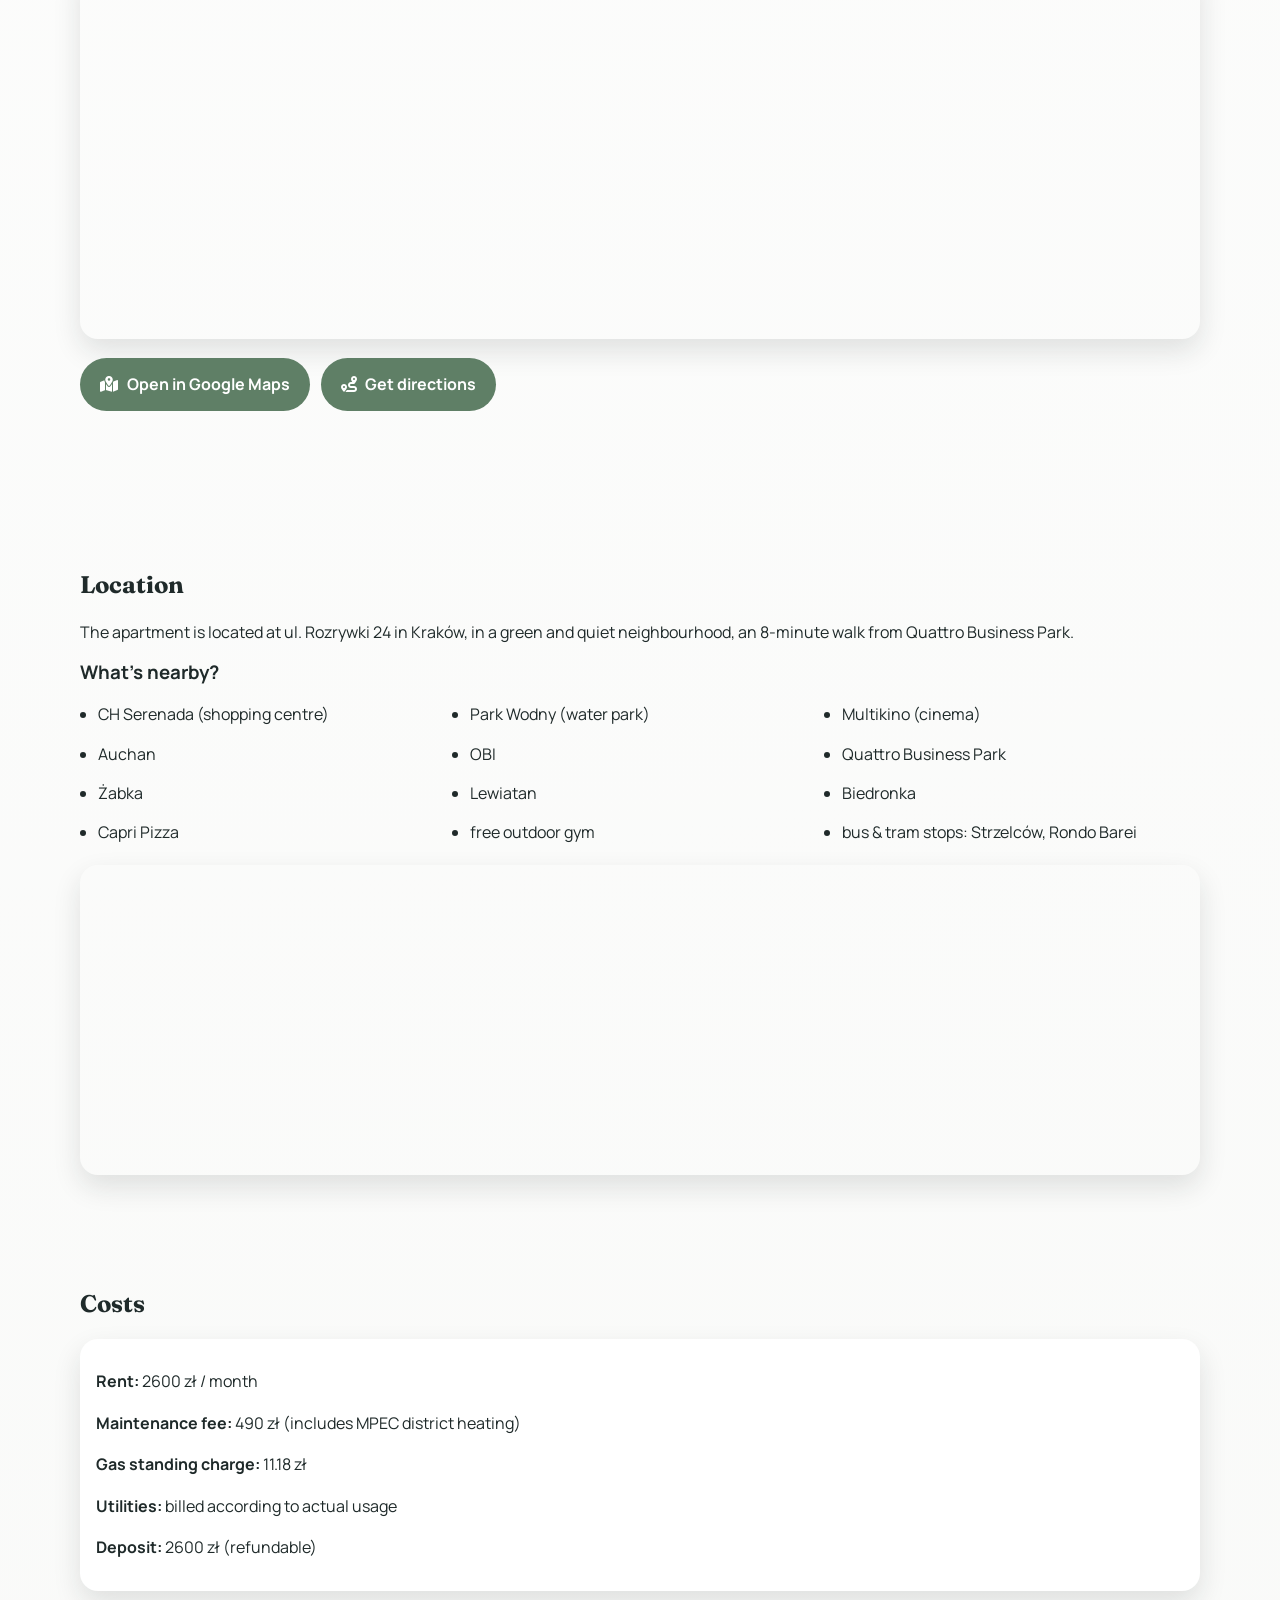
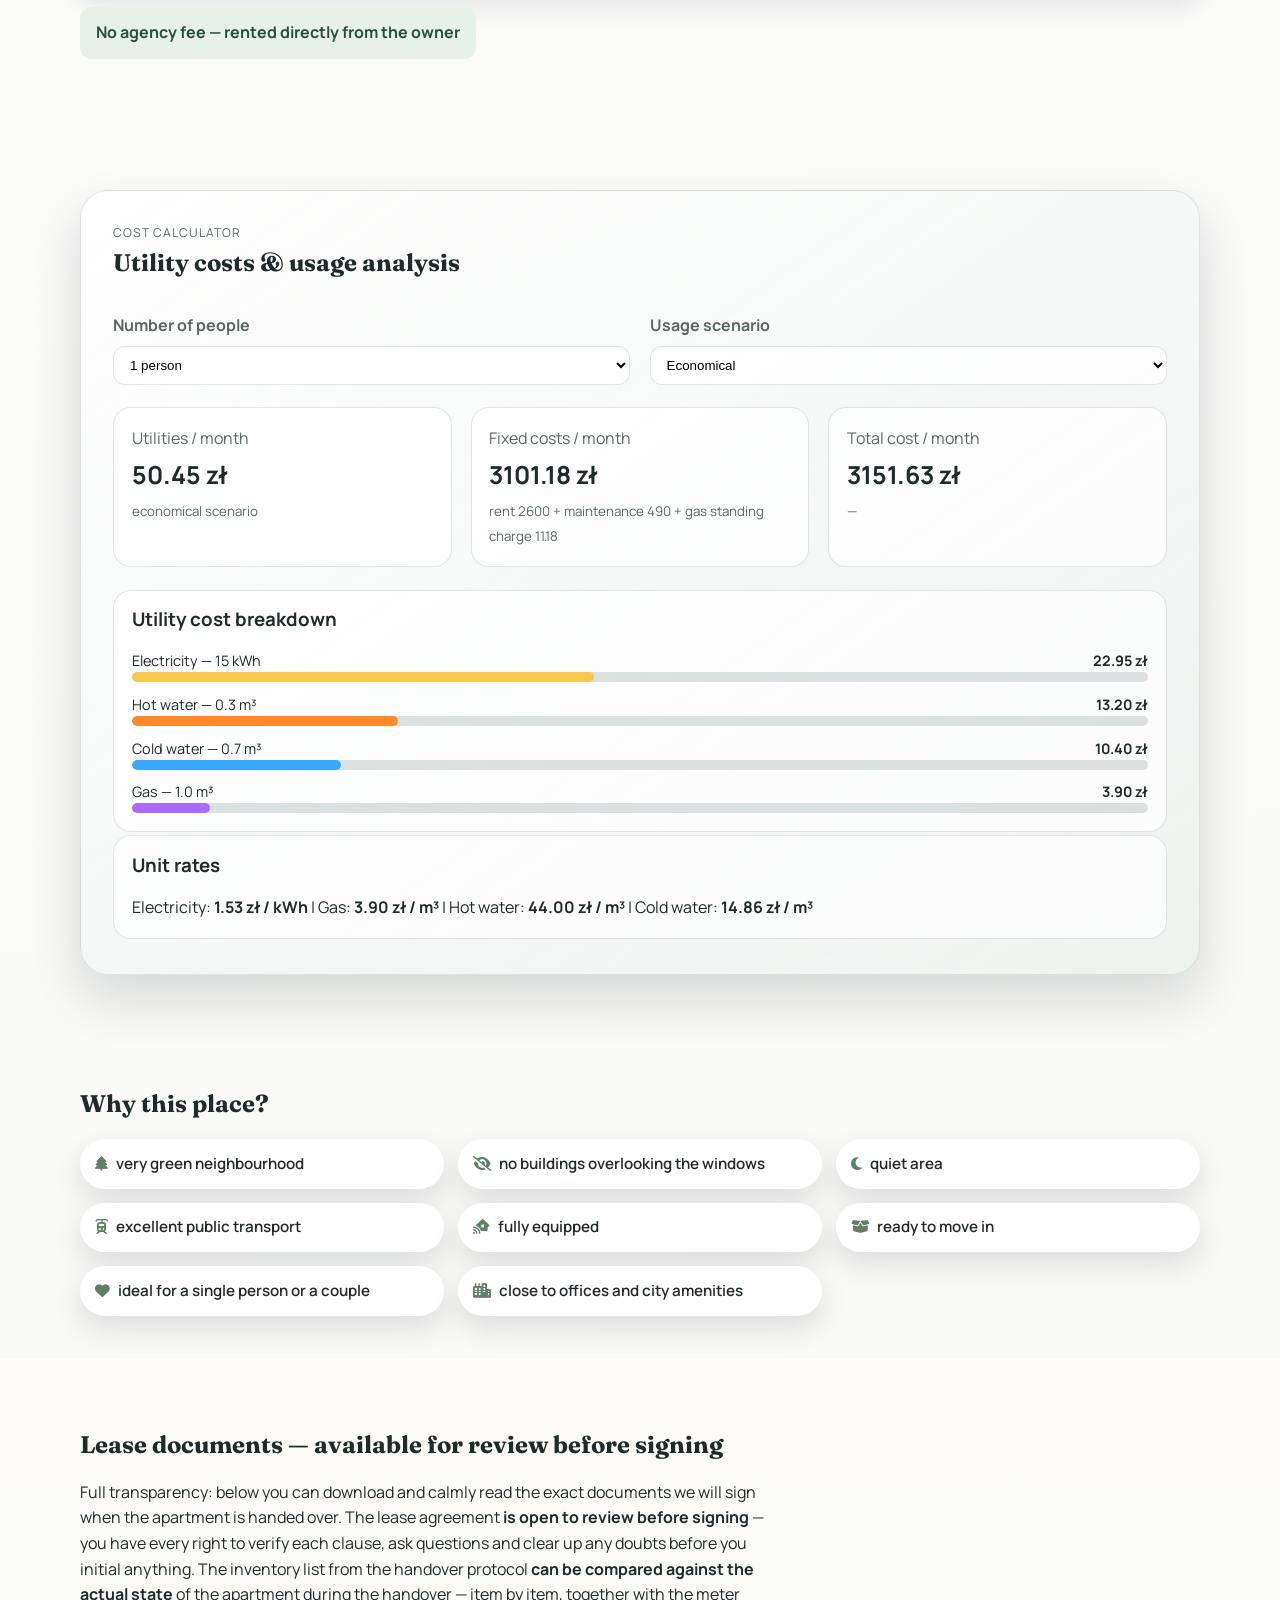
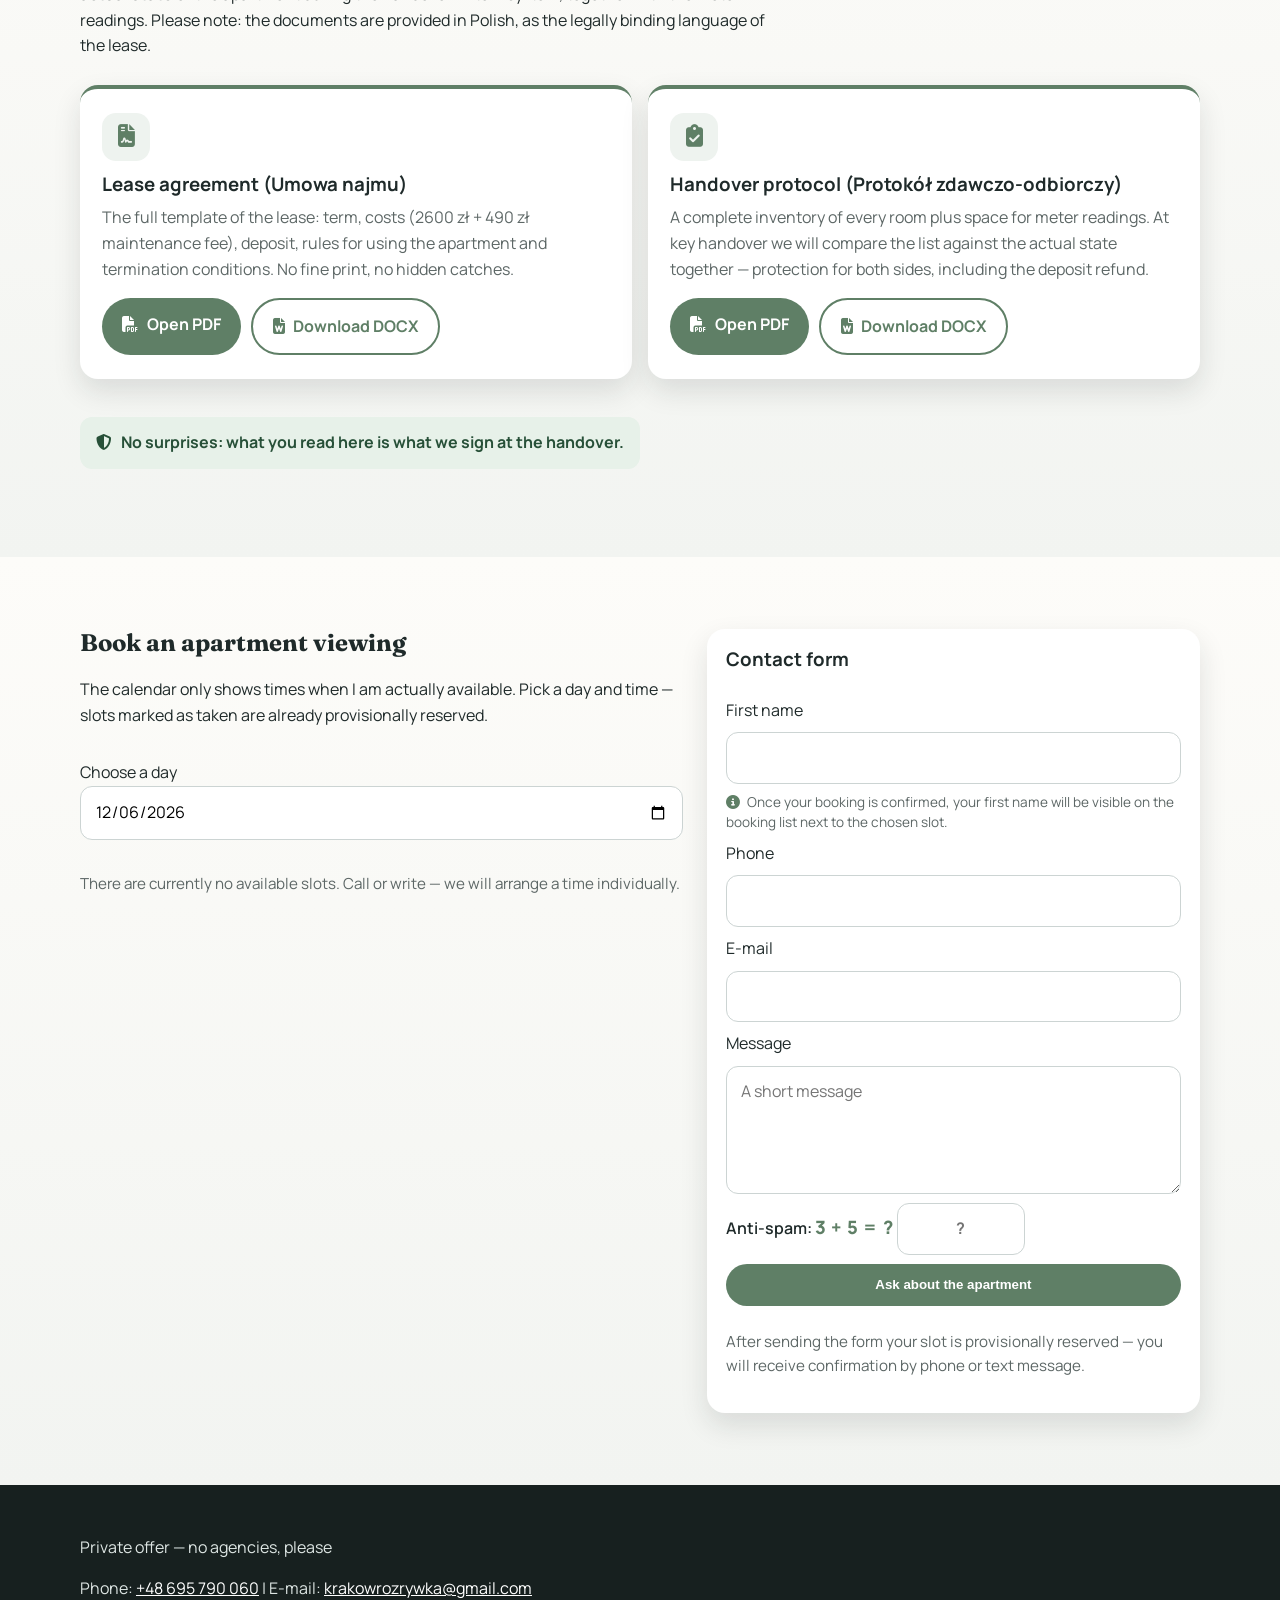
==== commit 6a437d8c: "System rezerwacji oparty o dostepnosc.md — terminy definiowane przez właściciela (PL+EN)" ====
--- a/en.html
+++ b/en.html
@@ -251,7 +251,8 @@
       <div class="container booking-layout">
         <div>
           <h2>Book an apartment viewing</h2>
-          <p>Pick a day and time (6:00–8:00 PM, every 30 min). Slots marked as taken are provisionally reserved.</p>
+          <p>The calendar only shows times when I am actually available. Pick a day and time — slots marked as taken are already provisionally reserved.</p>
+          <div id="upcoming-days" class="upcoming-days" aria-live="polite"></div>
           <label for="visit-date">Choose a day</label>
           <input type="date" id="visit-date" />
           <div id="slot-list" class="slots" aria-live="polite"></div>
--- a/styles.css
+++ b/styles.css
@@ -171,6 +171,20 @@
 #dlaczego.section { padding: 2.7rem 0; }
 #oplaty .pricing { padding: .9rem 1rem; }
 .booking-layout { display: grid; gap: 1.5rem; }
+.upcoming-days { display: flex; flex-wrap: wrap; gap: .5rem; align-items: center; margin-bottom: 1rem; }
+.upcoming-label { font-weight: 700; color: var(--muted); font-size: .92rem; }
+.day-chip {
+  border: 1px solid #cfd8d4;
+  background: var(--surface);
+  border-radius: 999px;
+  padding: .42rem .8rem;
+  font-weight: 700;
+  font-size: .9rem;
+  cursor: pointer;
+  transition: border-color .2s ease, background .2s ease, color .2s ease;
+}
+.day-chip:hover { border-color: var(--accent); }
+.day-chip.active { background: var(--accent); color: #fff; border-color: var(--accent); }
 .slots { display: grid; grid-template-columns: repeat(2, minmax(0, 1fr)); gap: .65rem; margin: 1rem 0; }
 .slot-btn { border: 1px solid #d7dddc; border-radius: 12px; padding: .7rem .4rem; background: #fff; font-weight: 700; cursor: pointer; }
 .slot-btn:hover { border-color: var(--accent); }
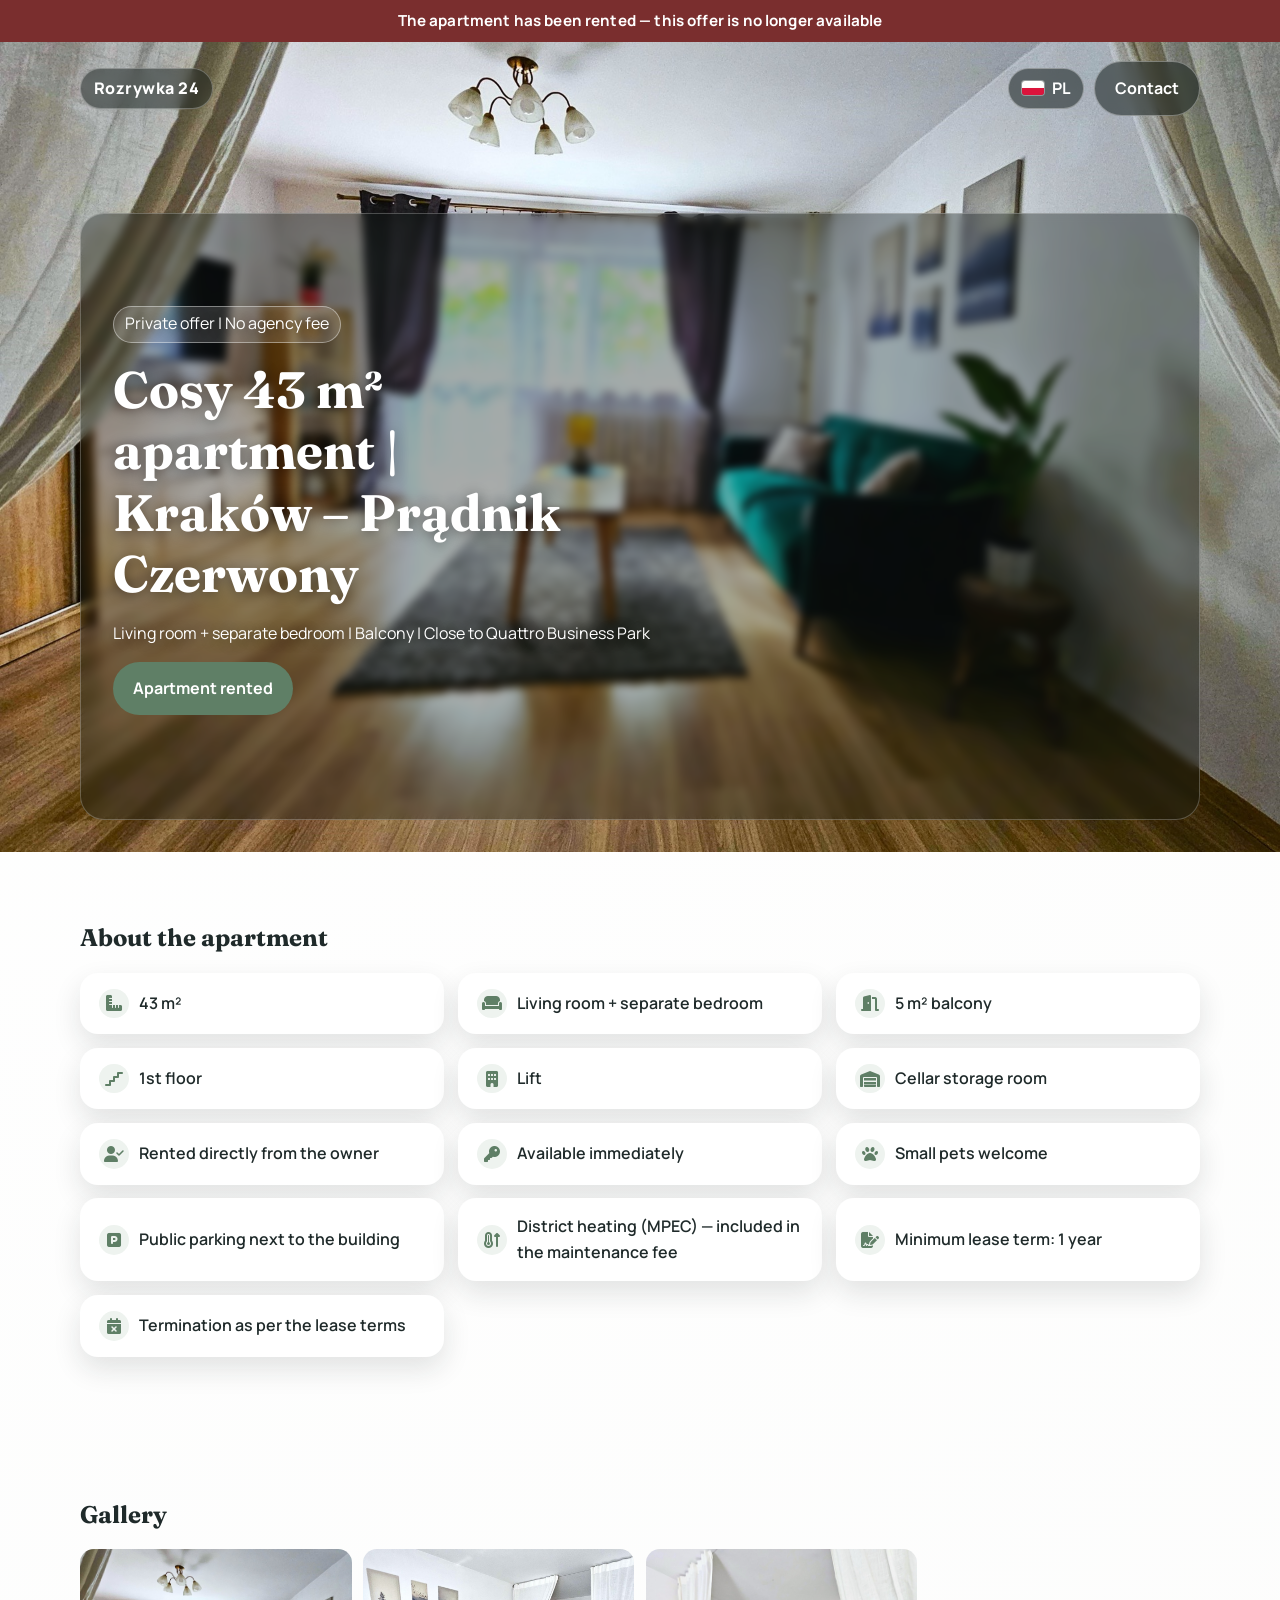
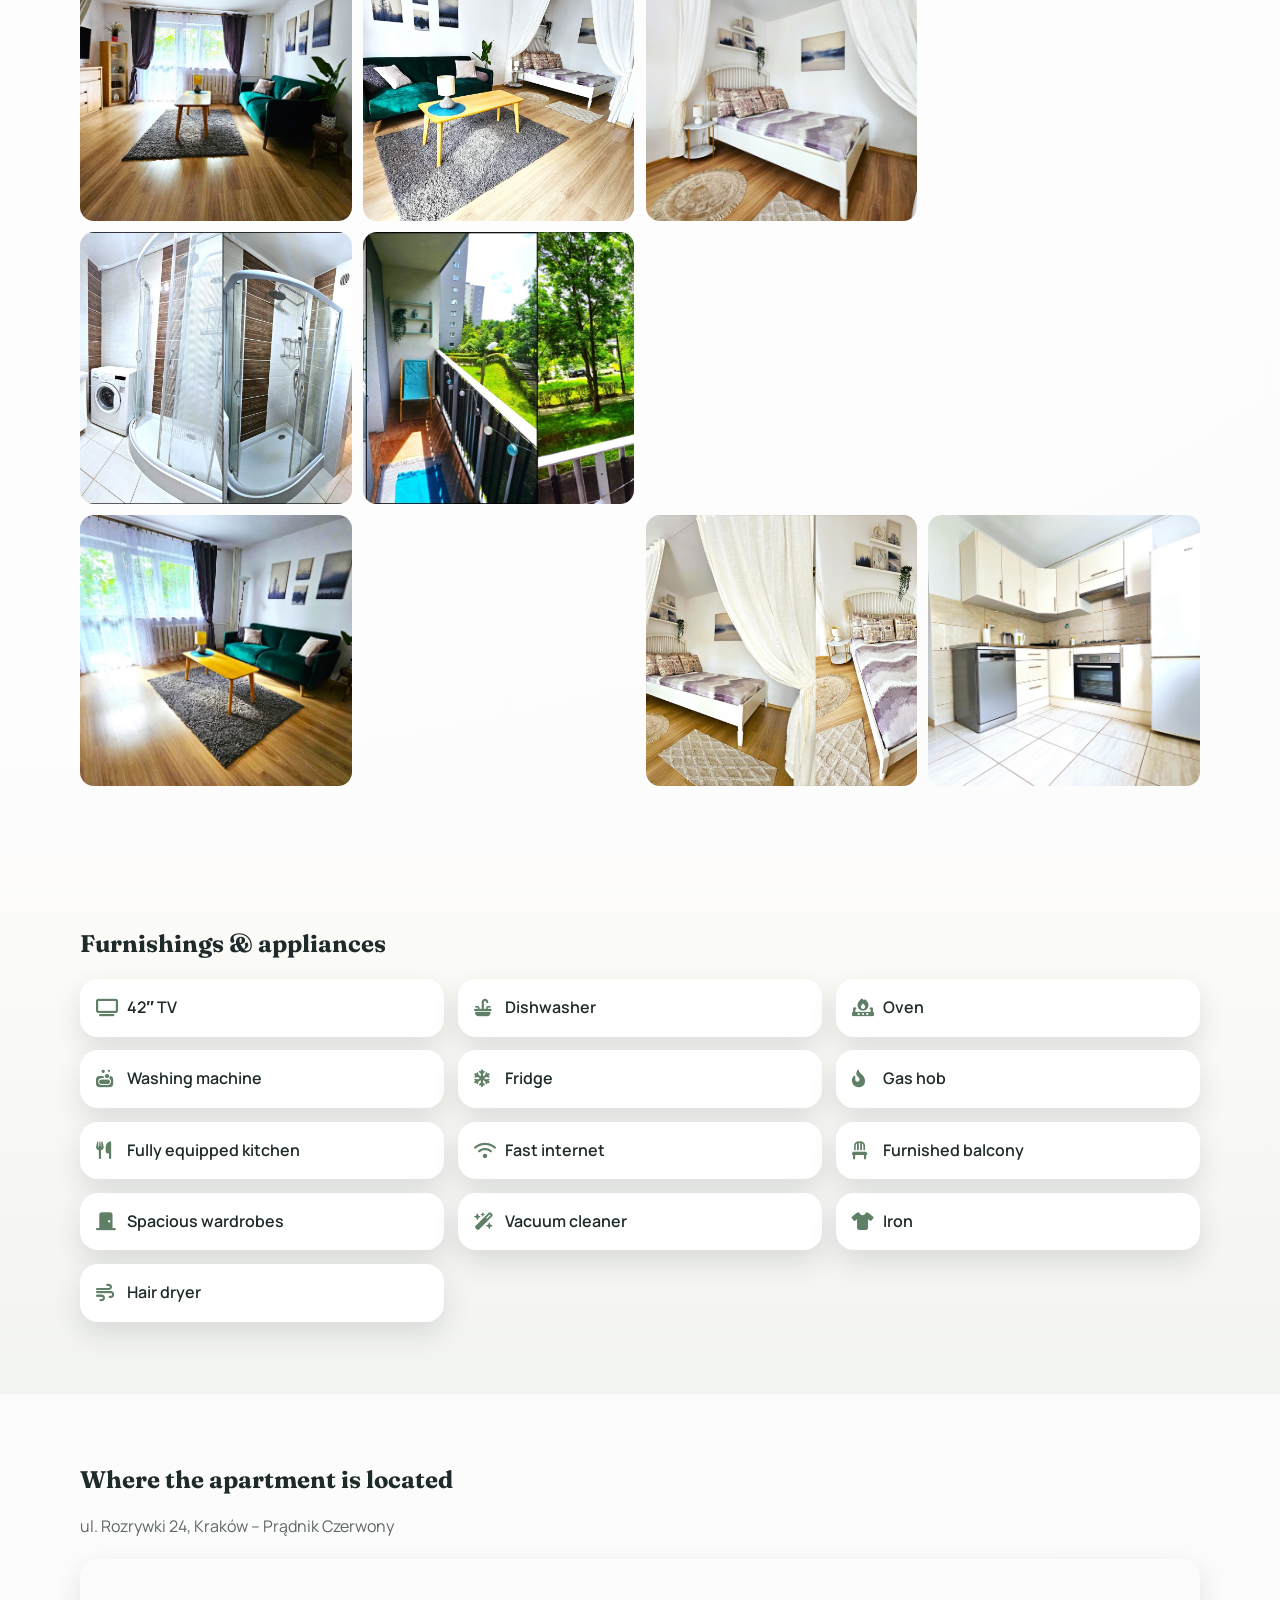
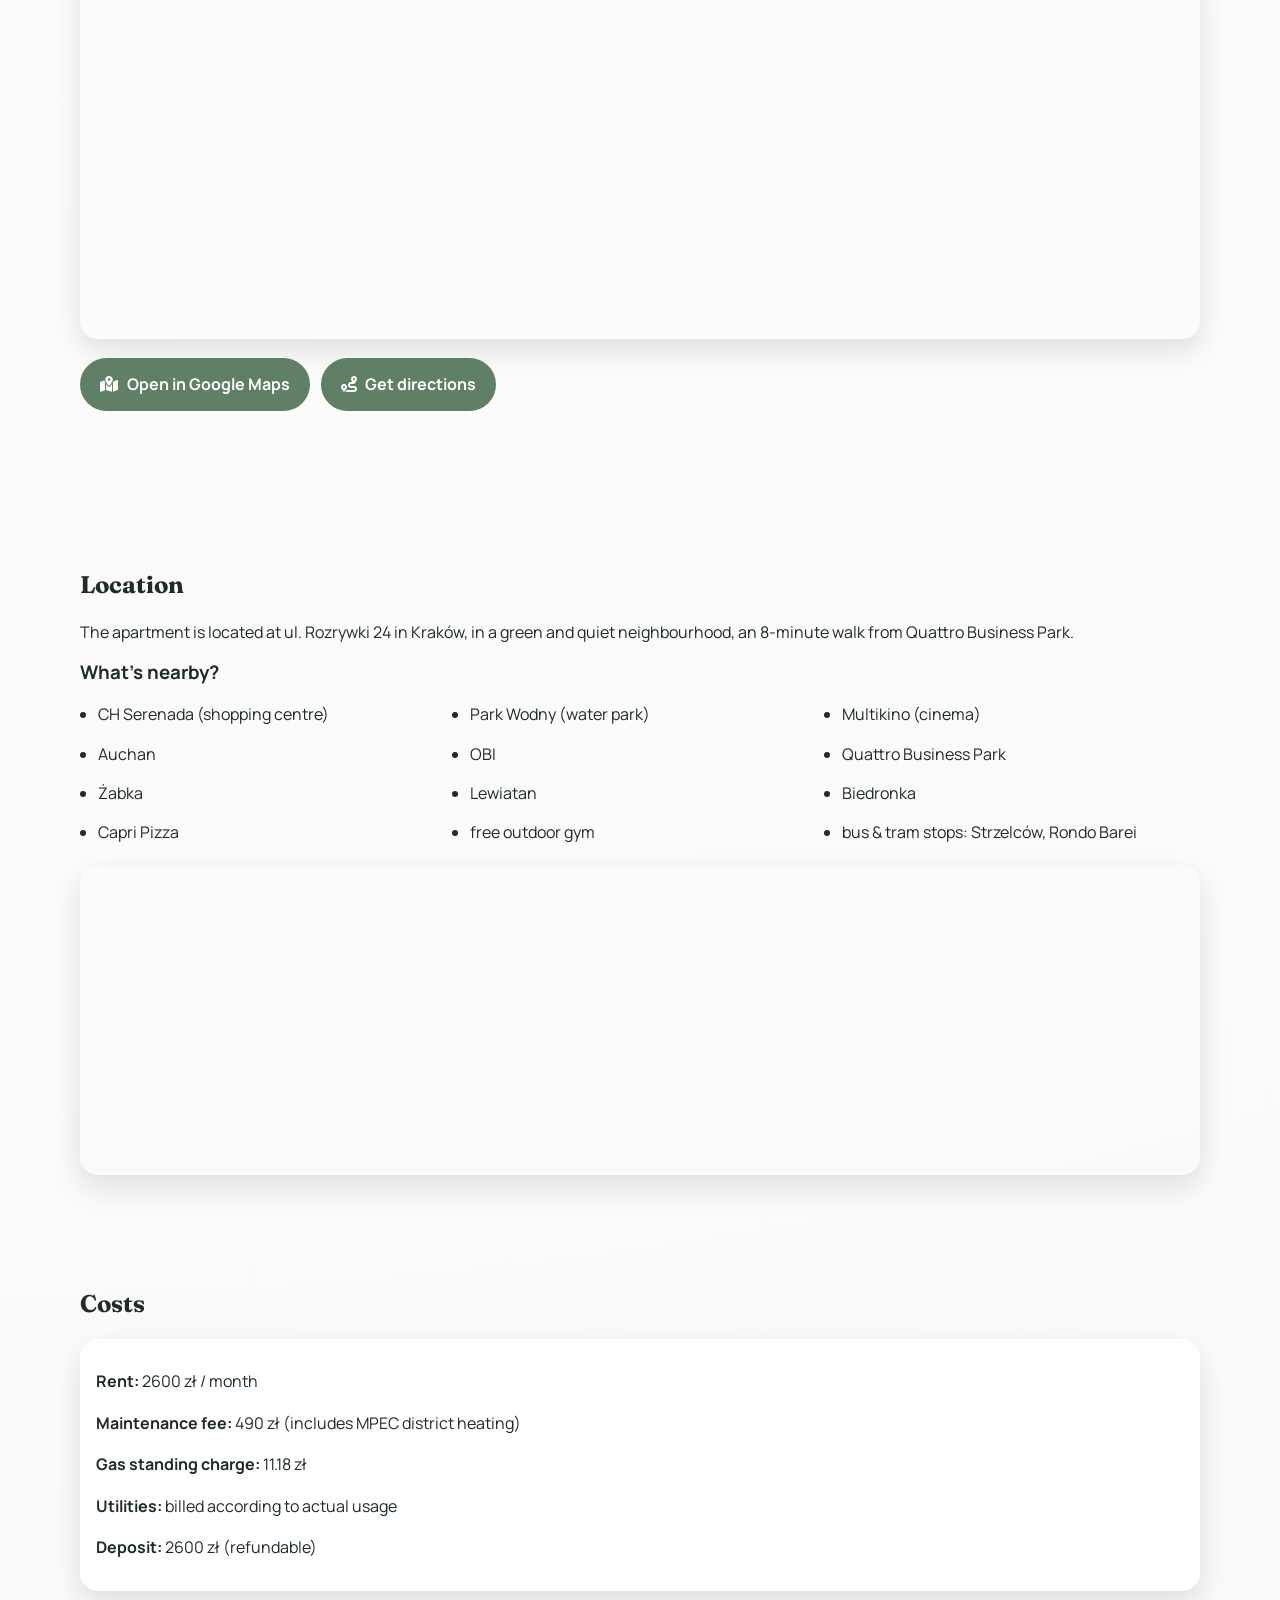
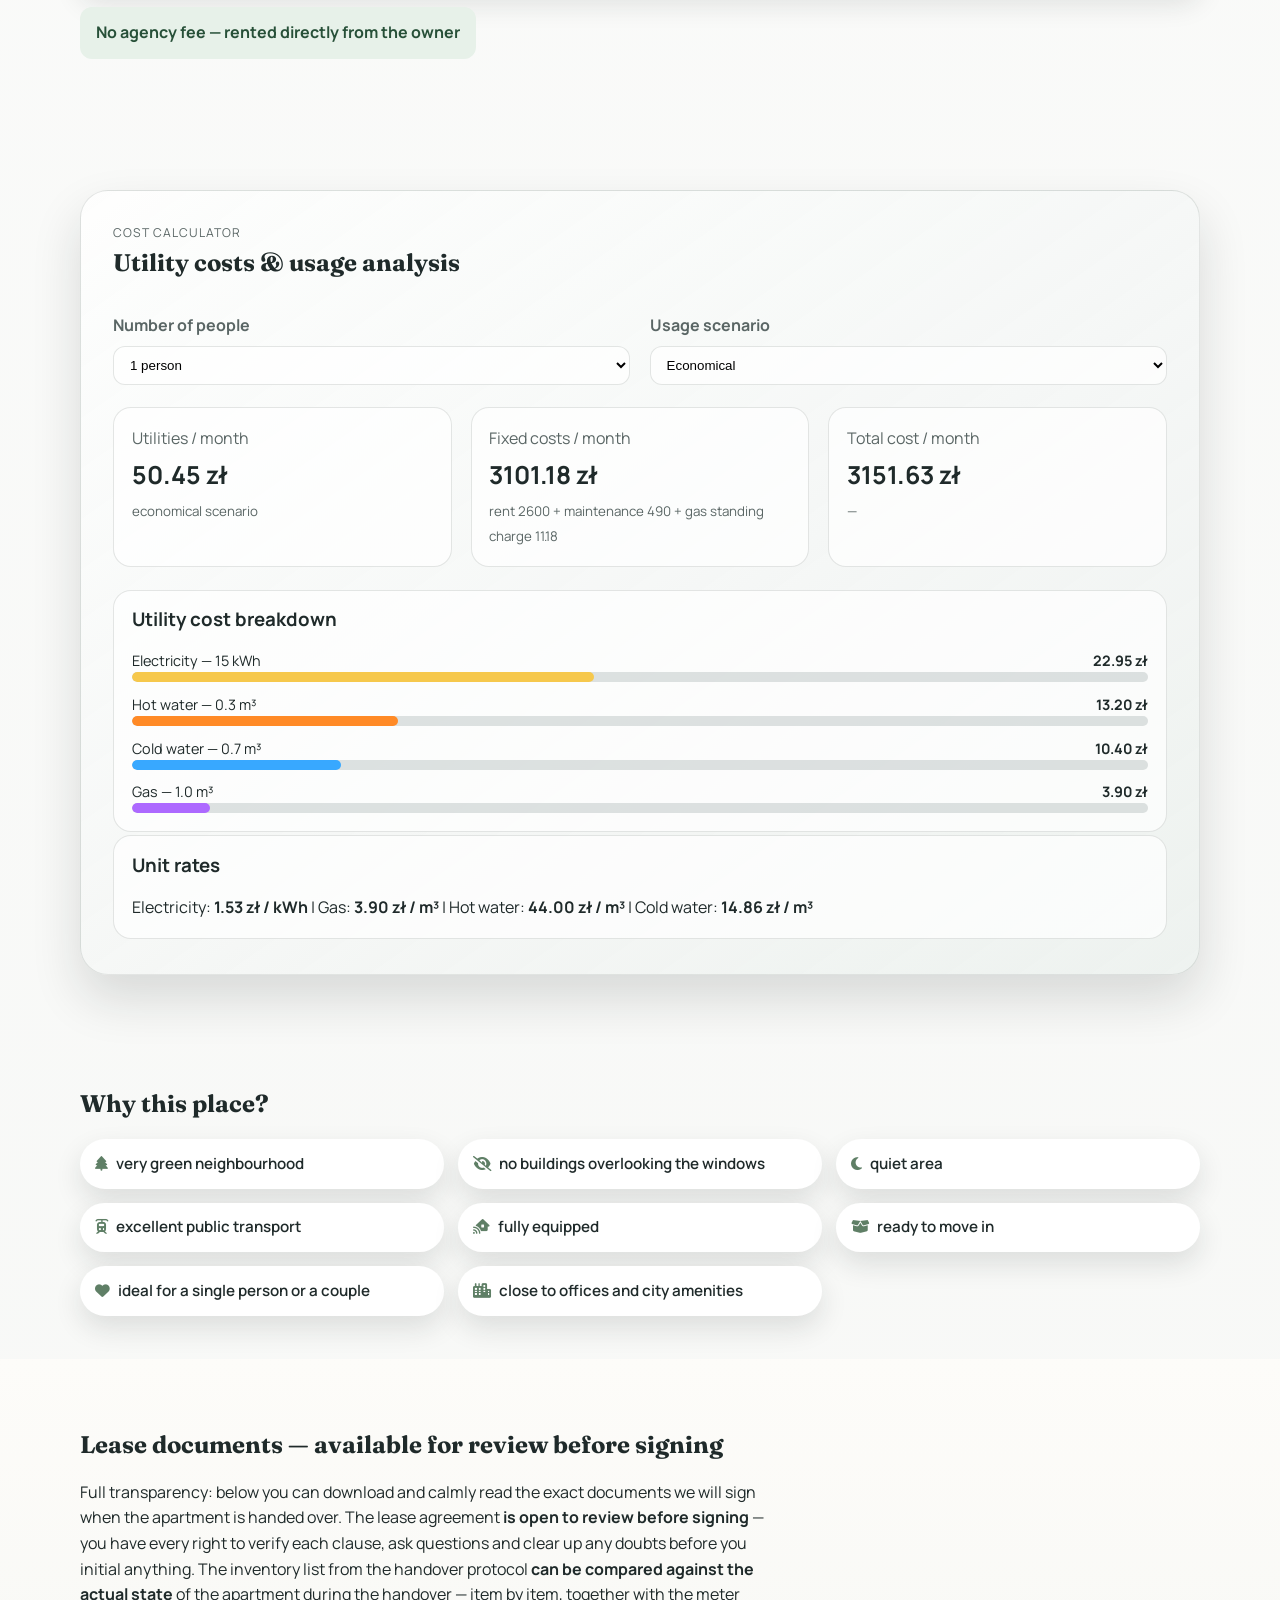
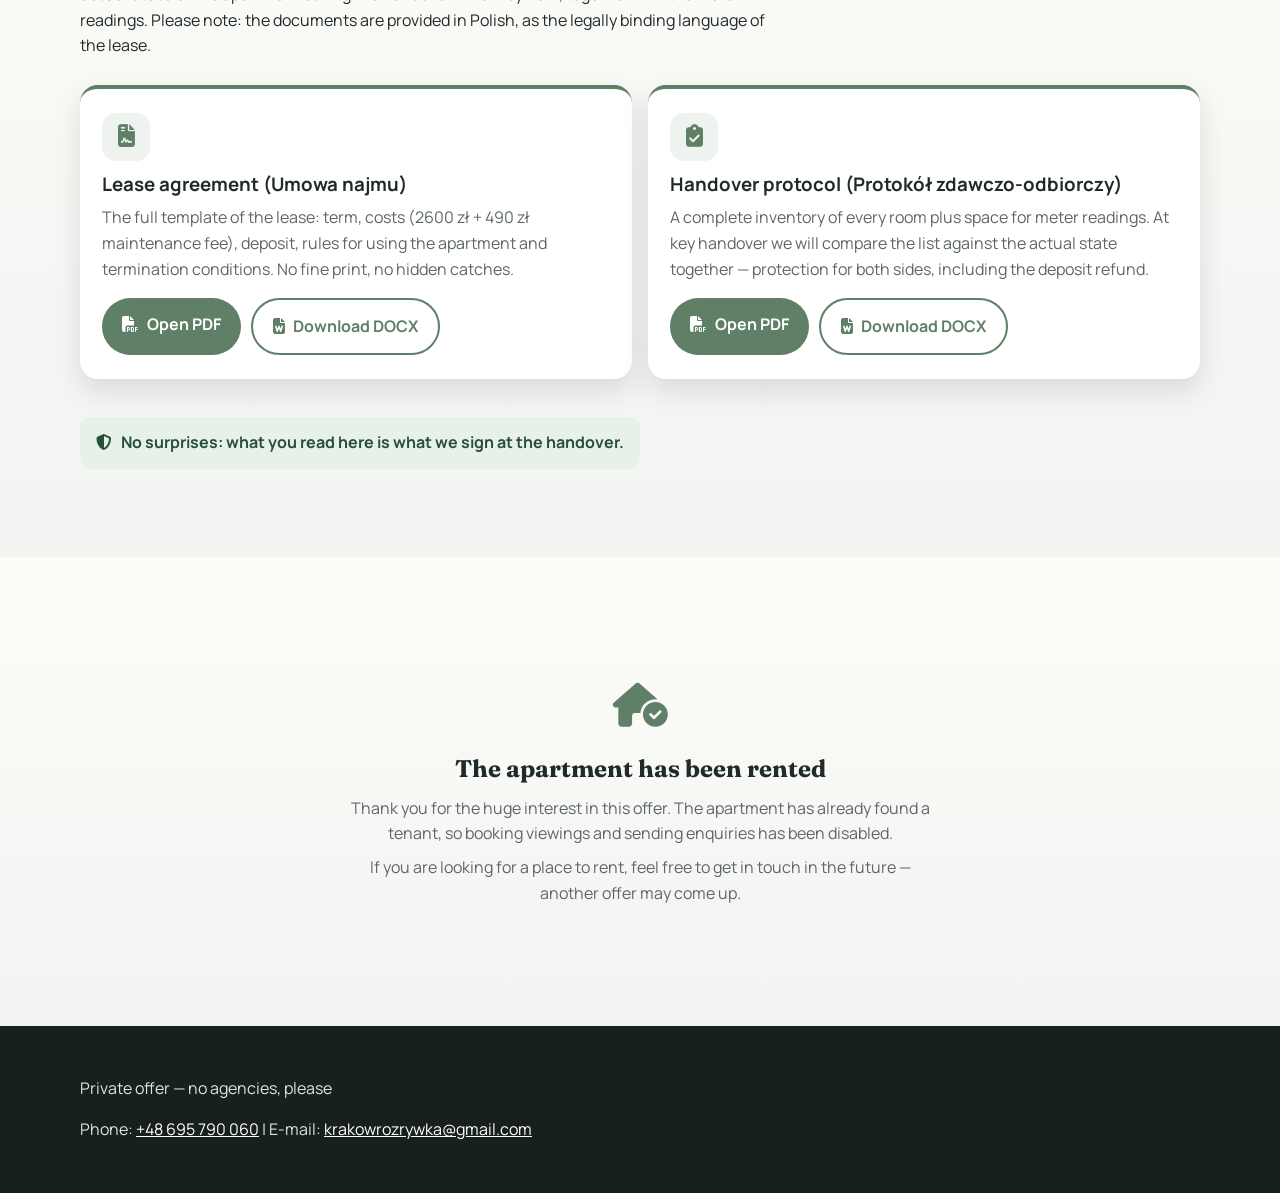
==== commit c5c0d98e: "Oznaczenie mieszkania jako wynajętego — wyłączenie kalendarza i formularza (PL+EN) Co-Authored-By: C" ====
--- a/en.html
+++ b/en.html
@@ -30,9 +30,8 @@
   <script defer src="script.js"></script>
 </head>
 <body>
-  <div class="availability-bar" role="status">
-    <span class="dot" aria-hidden="true"></span>
-    Offer active — the apartment is still available
+  <div class="availability-bar rented" role="status">
+    The apartment has been rented — this offer is no longer available
   </div>
   <header class="hero" id="start">
     <div class="hero__overlay"></div>
@@ -51,7 +50,7 @@
       <p class="eyebrow">Private offer | No agency fee</p>
       <h1>Cosy 43 m² apartment | Kraków – Prądnik Czerwony</h1>
       <p>Living room + separate bedroom | Balcony | Close to Quattro Business Park</p>
-      <a class="btn" href="#rezerwacja">Book a viewing</a>
+      <a class="btn" href="#rezerwacja">Apartment rented</a>
     </div>
   </header>
 
@@ -248,45 +247,18 @@
       </div>
     </section>
     <section class="section section--tint fade-in" id="rezerwacja">
-      <div class="container booking-layout">
-        <div>
-          <h2>Book an apartment viewing</h2>
-          <p>The calendar only shows times when I am actually available. Pick a day and time — slots marked as taken are already provisionally reserved.</p>
-          <div id="upcoming-days" class="upcoming-days" aria-live="polite"></div>
-          <label for="visit-date">Choose a day</label>
-          <input type="date" id="visit-date" />
-          <div id="slot-list" class="slots" aria-live="polite"></div>
-          <p id="booking-status" class="booking-status"></p>
-        </div>
-
-        <form id="kontakt" class="form" method="POST">
-          <h3>Contact form</h3>
-          <input type="hidden" name="wybrany_termin" id="selected-slot-input" />
-          <input type="hidden" name="_subject" id="subject-input" />
-          <input type="hidden" name="link_potwierdzenia" id="confirm-link-input" />
-          <input type="text" name="_gotcha" style="display:none" tabindex="-1" autocomplete="off" aria-hidden="true" />
-          <label for="name">First name</label>
-          <input id="name" name="imie" type="text" required />
-          <small class="field-note"><i class="fa-solid fa-circle-info"></i> Once your booking is confirmed, your first name will be visible on the booking list next to the chosen slot.</small>
-          <label for="phone">Phone</label>
-          <input id="phone" name="telefon" type="tel" required />
-          <label for="email">E-mail</label>
-          <input id="email" name="email" type="email" required />
-          <label for="message">Message</label>
-          <textarea id="message" name="wiadomosc" rows="4" placeholder="A short message"></textarea>
-          <div class="captcha">
-            <label for="captcha-input">Anti-spam: <span id="captcha-question" aria-live="polite">… + … = ?</span></label>
-            <input id="captcha-input" inputmode="numeric" pattern="[0-9]*" autocomplete="off" required placeholder="?" />
-          </div>
-          <button class="btn" type="submit">Ask about the apartment</button>
-          <p id="form-status" class="form-status" role="status" aria-live="polite"></p>
-          <p class="form-note">After sending the form your slot is provisionally reserved — you will receive confirmation by phone or text message.</p>
-        </form>
+      <div class="container">
+        <div class="rented-notice">
+          <div class="rented-notice__icon"><i class="fa-solid fa-house-circle-check"></i></div>
+          <h2>The apartment has been rented</h2>
+          <p>Thank you for the huge interest in this offer. The apartment has already found a tenant, so booking viewings and sending enquiries has been disabled.</p>
+          <p>If you are looking for a place to rent, feel free to get in touch in the future — another offer may come up.</p>
+        </div>
       </div>
     </section>
   </main>
 
-  <footer class="footer">
+  <footer class="footer" id="kontakt">
     <div class="container">
       <p>Private offer — no agencies, please</p>
       <p>Phone: <a href="tel:+48695790060">+48 695 790 060</a> | E-mail: <a href="mailto:krakowrozrywka@gmail.com">krakowrozrywka@gmail.com</a></p>
--- a/styles.css
+++ b/styles.css
@@ -17,6 +17,9 @@
   font-weight: 700;
   font-size: .95rem;
   letter-spacing: .01em;
+}
+.availability-bar.rented {
+  background: #7a2e2e;
 }
 .availability-bar .dot {
   display: inline-block;
@@ -194,6 +197,19 @@
 input, textarea { width: 100%; border: 1px solid #ccd4d3; border-radius: 12px; padding: .76rem .85rem; font: inherit; }
 input:focus, textarea:focus { outline: 2px solid #bed2c4; border-color: var(--accent); }
 .booking-status, .form-note { color: var(--muted); font-size: .95rem; }
+.rented-notice {
+  text-align: center;
+  max-width: 640px;
+  margin: 0 auto;
+  padding: 2.5rem 1.5rem;
+}
+.rented-notice__icon {
+  font-size: 2.75rem;
+  color: var(--accent);
+  margin-bottom: 1rem;
+}
+.rented-notice h2 { margin: 0 0 .75rem; }
+.rented-notice p { color: var(--muted); margin: .5rem 0; }
 .footer { background: #17201f; color: #dde5e3; padding: 2.1rem 0; }
 .footer a { color: #fff; }
 .lightbox { position: fixed; inset: 0; display: none; background: rgba(8, 14, 13, .92); z-index: 100; justify-content: center; align-items: center; padding: 1rem; }
